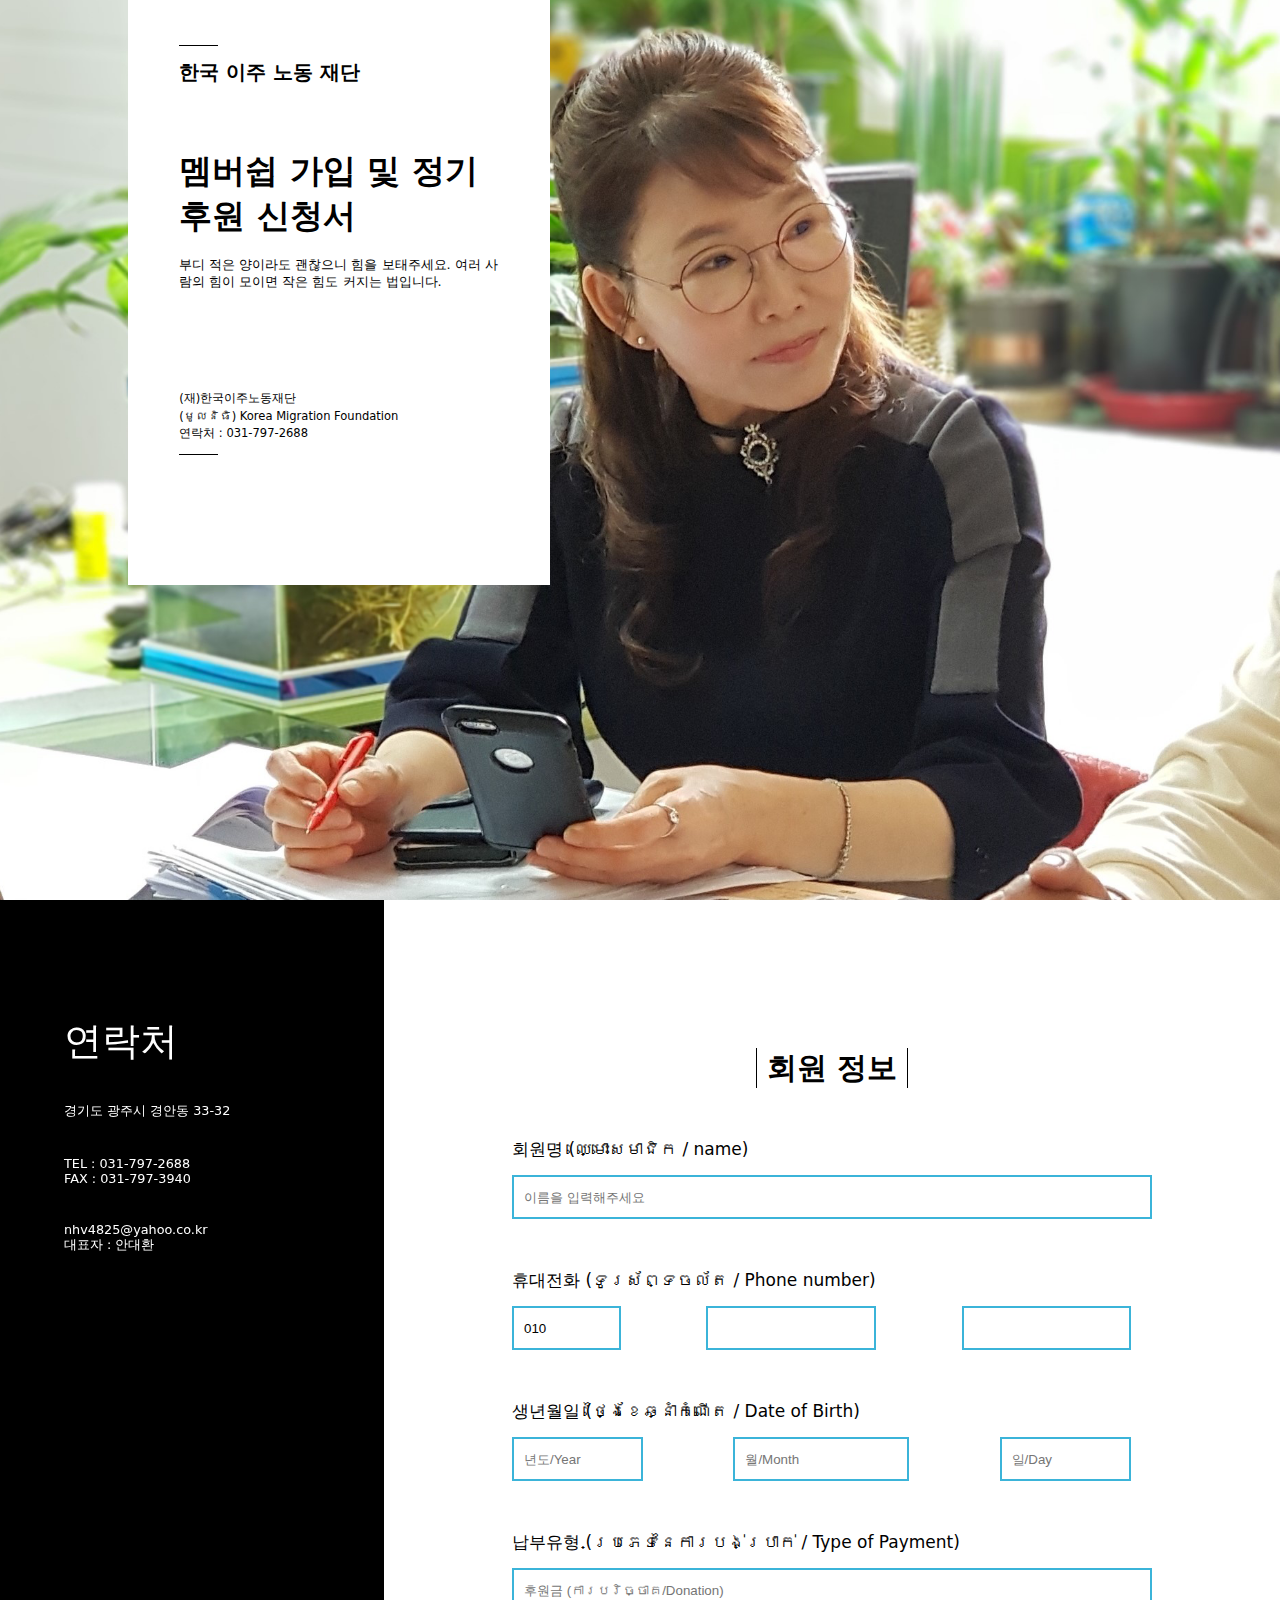
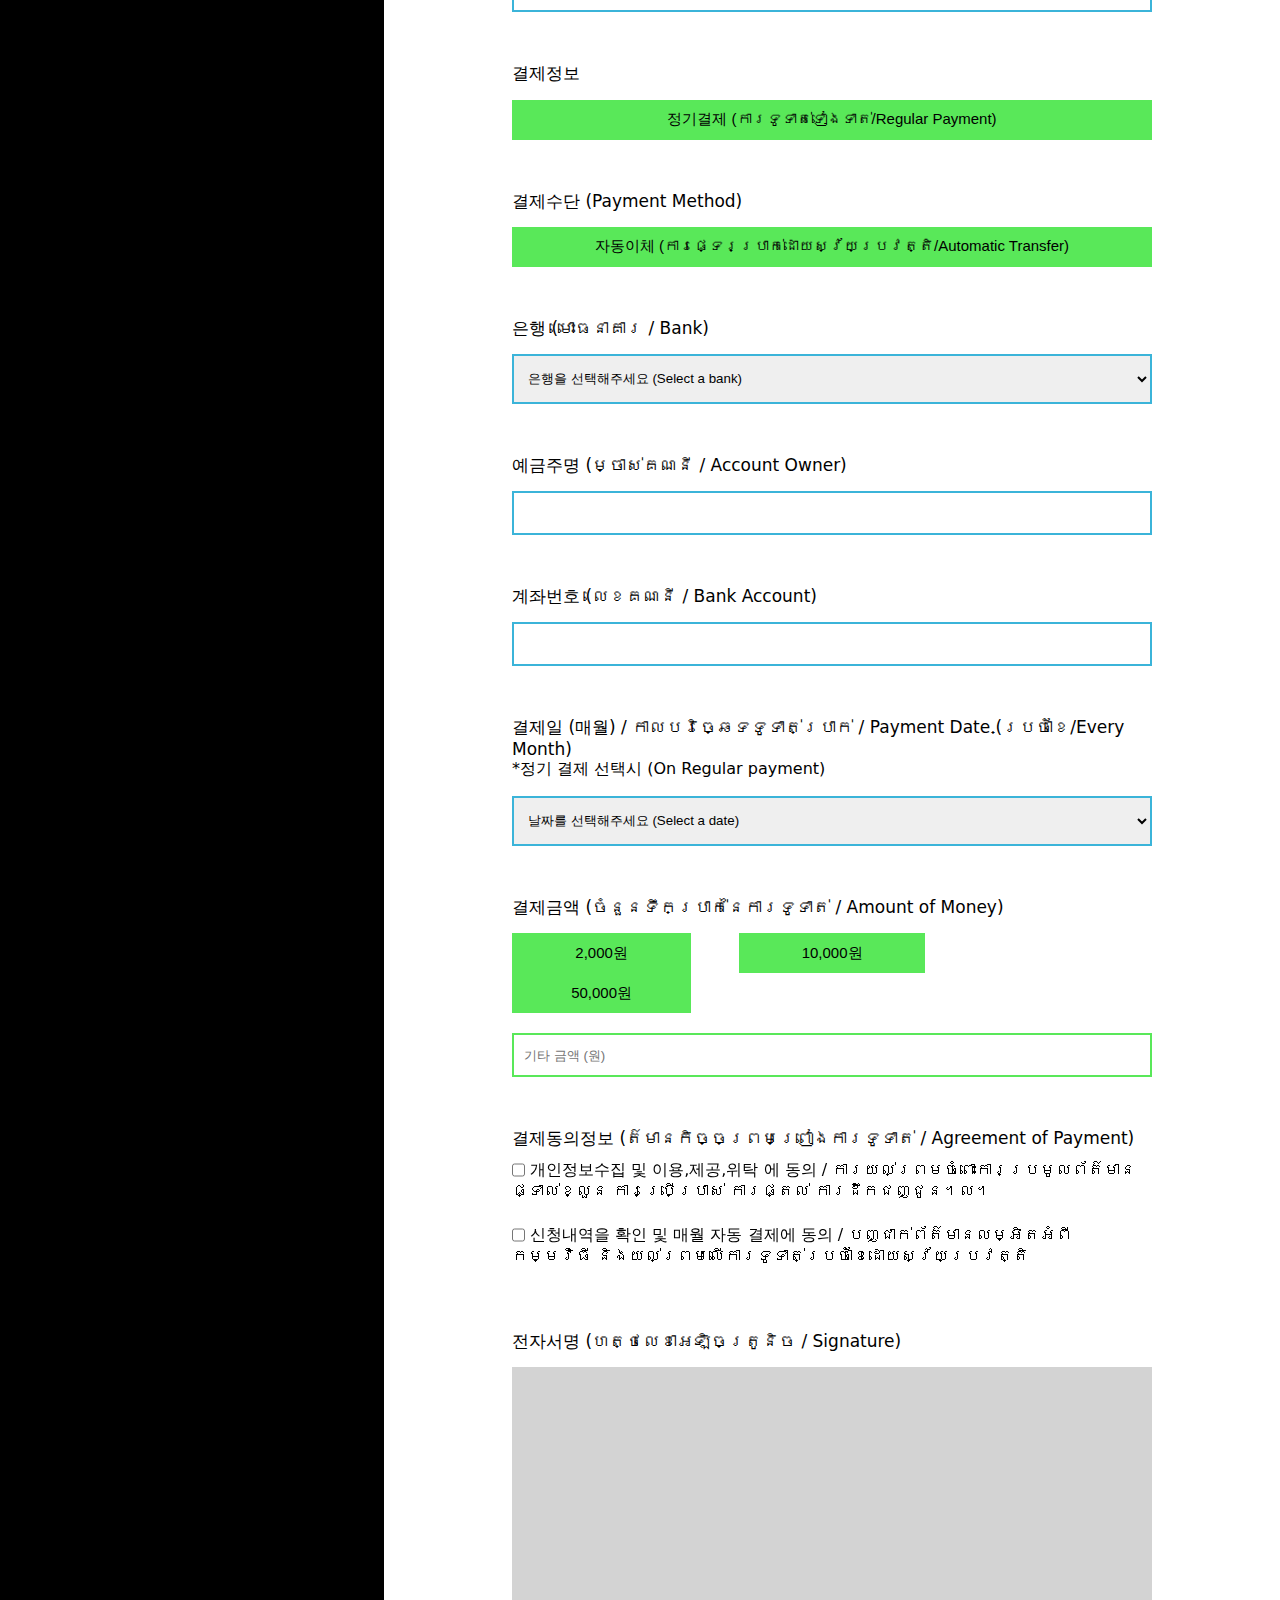
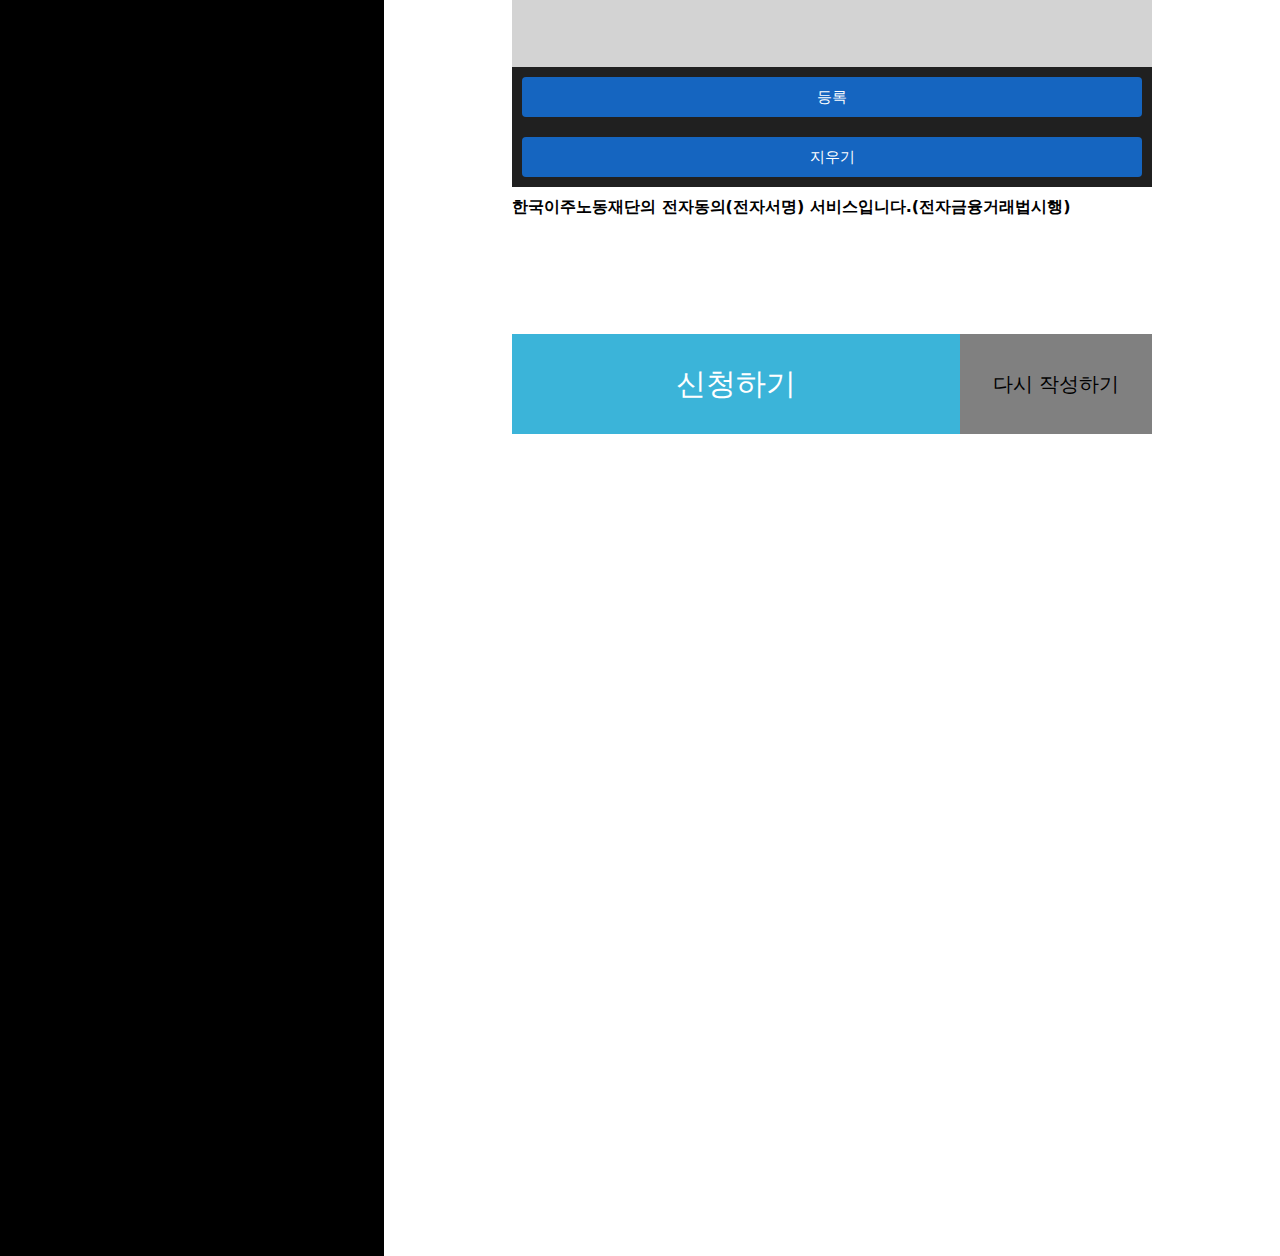
==== templates/index.html @ 3c783f43 "Add files via upload" ====
<!DOCTYPE html>
<html lang="en">
<head>
    <meta charset="UTF-8">
    <meta name="viewport" content="width=device-width, initial-scale=1.0">
    <link rel="stylesheet" href="../static/css/korea_migration_foundation_donation_style.css">
    <script src="https://ajax.googleapis.com/ajax/libs/jquery/3.6.0/jquery.min.js"></script>

    <title>Korea Migration Foundation Donation</title>
</head>
<body>
    <div id="background"></div>

    <div id="header_container">
        <header>
            <div id="deco1"></div>

            <div id="company_name">
                <h1>한국 이주 노동 재단</h1>
            </div>

            <div id="site_title">
                <h1>멤버쉽 가입 및 정기후원 신청서</h1>
            </div>

            <div id="site_title_subtext">
                <p>부디 적은 양이라도 괜찮으니 힘을 보태주세요. 여러 사람의 힘이 모이면 작은 힘도 커지는 법입니다.</p>
            </div>

            <div id="org_info">
                <p>
                    (재)한국이주노동재단
                    <br>
                    (មូលនិធិ) Korea Migration Foundation
                    <br>
                    연락처 : 031-797-2688
                </p>
            </div>

            <div id="deco2"></div>
        </header>
    </div>

    <section>
        <div class="sidebar">
            <div id="sticky_container">
                <h1>연락처</h1>

                <p>경기도 광주시 경안동 33-32</p>
                <p>
                    TEL : 031-797-2688
                    <br>
                    FAX : 031-797-3940
                </p>
                <p>
                    nhv4825@yahoo.co.kr
                    <br>
                    대표자 : 안대환
                </p>
            </div>
        </div>

        <form action="/" method="POST">

            <!-- Honeypot-->
            <input type="text" name="_honey" style="display: none;">

            <!-- Disable Captcha-->
            <input type="hidden" name="_captcha" value="false">

            <input type="hidden" name="_next" value="https://github.com/KOMF-Donations/KOMF_Donations/blob/main/success.html">

            <div id="form_title_container">
                <div id="deco3"></div>
                <h1 id="form_title">회원 정보</h1>
                <div id="deco4"></div>
            </div>

            <div class="form_block">
                <h2>회원명 (ឈ្មោះសមាជិក / name)</h2>
                <input name="name" placeholder="이름을 입력해주세요" style="width: calc(100% - 4px);">
            </div>

            <!--
            <div class="form_block">
                <h2>휴대전화 (ទូរស័ព្ទចល័ត)</h2>
                <input name="phone_num1" style="width: calc(28% - 4px - 10%); margin-right: calc(10% - 4.5px);">
                <input name="phone_num2" style="width: calc(36% - 4px - 5%); margin-right: calc(10% - 4.5px);">
                <input name="phone_num3" style="width: calc(36% - 4px - 5%);">
            </div>
            -->
<div class="form_block">
    <h2>휴대전화 (ទូរស័ព្ទចល័ត / Phone number)</h2>
    <input name="phone_num1" style="width: calc(25% - 4px - 8%); margin-right: calc(14% - 9px);" value="010">
    <input name="phone_num2" style="width: calc(33% - 4px - 6.5%); margin-right: calc(14% - 9px);">
    <input name="phone_num3" style="width: calc(33% - 4px - 6.5%);">
</div>

<div class="form_block">
    <h2>생년월일 (ថ្ងៃខែឆ្នាំកំណើត / Date of Birth)</h2>
    <input name="birth_year" placeholder="년도/Year" style="width: calc(27% - 4px - 6.5%); margin-right: calc(14% - 4.5px);">
    <input name="birth_month" placeholder="월/Month" style="width: calc(36% - 4px - 8.5%); margin-right: calc(14% - 4.5px);">
    <input name="birth_day" placeholder="일/Day" style="width: calc(27% - 4px - 6.5%);">
</div>
<!--            <div class="form_block">-->
<!--                <h2>주소 (address)</h2>-->
<!--                <input name="address" placeholder="주소를 입력해주세요" style="width: calc(100% - 4px);">-->
<!--            </div>-->
            <div class="form_block">
                <h2>납부유형 (ប្រភេទនៃការបង់ប្រាក់ / Type of Payment)</h2>
                <input name="payment_type" placeholder="후원금 (ការបរិច្ចាគ/Donation)" style="width: calc(100% - 4px);">
            </div>

            <div class="form_block">
                <h2>결제정보</h2>
                <button id="periodic_payment" type="button" class="keep_pressed">정기결제 (ការទូទាត់ទៀងទាត់/Regular Payment)</button>
            </div>
            <div class="form_block">
                <h2>결제수단 (Payment Method)</h2>
                <button id="payment_method" type="button" class="keep_pressed">자동이체 (ការផ្ទេរប្រាក់ដោយស្វ័យប្រវត្តិ/Automatic Transfer)</button>
            </div>

<!-- 납부기간 추가 자동이체후원신청서는 있는데 여기는 없어서 추가함 -->
<!--            <div class="form_block">-->
<!--                <h2>납부기간 (Payment Period)</h2>-->
<!--                <input name="Payment_yyyymmdd1" style="width: calc(28% - 4px - 10%); margin-right: calc(10% - 4.5px);" value="20230101";>-->
<!--                <input name="Payment_yyyymmdd2" style="width: calc(36% - 4px - 5%);">-->
<!--            </div>간-->



            <div class="form_block">
                <h2>은행 (មោះធនាគារ / Bank)</h2>
                <select name ="bank_name" id="bank" style="width: 100%;">
                    <option value="none" selected disabled hidden>은행을 선택해주세요 (Select a bank)</option>
                    <option value="KEB하나은행">KEB하나은행</option>
                    <option value="SC제일은행">SC제일은행</option>
                    <option value="국민은행">국민은행</option>
                    <option value="신한은행">신한은행</option>
                    <option value="외환은행">외환은행</option>
                    <option value="우리은행">우리은행</option>
                    <option value="한국시티은행">한국시티은행</option>
                    <option value="경남은행">경남은행</option>
                    <option value="광주은행">광주은행</option>
                    <option value="대구은행">대구은행</option>
                    <option value="부산은행">부산은행</option>
                    <option value="전북은행">전북은행</option>
                    <option value="제주은행">제주은행</option>
                    <option value="기업은행">기업은행</option>
                    <option value="농협">농협</option>
                    <option value="수협">수협</option>
                    <option value="신협">신협</option>
                    <option value="한국산업은행">한국산업은행</option>
                    <option value="우체국">우체국</option>
                    <option value="새마을금고">새마을금고</option>
<option value="토스뱅크">토스뱅크</option>
                    <option value="카카오뱅크">카카오뱅크</option>

                    <option value="케이뱅크">케이뱅크</option>

                </select>
            </div>

            <div class="form_block">
                <h2>예금주명 (ម្ចាស់គណនី / Account Owner)</h2>
                <input name="account_owner" style="width: calc(100% - 4px);">
            </div>

            <div class="form_block">
                <h2>계좌번호 (លេខគណនី / Bank Account)</h2>
                <input name="account_num" style="width: calc(100% - 4px);">
            </div>
            <div class="form_block">
                <h2 style="margin-bottom: 0;">결제일 (매월) / កាលបរិច្ឆេទទូទាត់ប្រាក់ / Payment Date (ប្រចាំខែ/Every Month)</h2>
                <p style="margin-top: 0; font-weight: 100; font-family: system-ui;">*정기 결제 선택시 (On Regular payment)</p>
                <select id="payment_date" style="width: 100%;" name ="payment_date">
                    <option value="none" selected disabled hidden class="select_default_option">날짜를 선택해주세요 (Select a date)</option>
                    <option value="1일">1일</option>
                    <option value="10일">10일</option>
                    <option value="25일">25일</option>
                </select>
            </div>
            <div class="form_block">
                <h2>결제금액 (ចំនួនទឹកប្រាក់នៃការទូទាត់ / Amount of Money)</h2>

              <button id="2k_won" type="button" class="keep_pressed" style="width: calc(33% - 5%); margin-right: calc(7.5% - 5px);"onclick="setCustomWonValue('2000')">2,000원</button>
                <button id="10k_won" type="button" class="keep_pressed" style="width: calc(34% - 5%); margin-right: calc(7.5% - 5px);"onclick="setCustomWonValue('10000')">10,000원</button>
                <button id="50k_won" type="button" class="keep_pressed" style="width: calc(33% - 5%);"onclick="setCustomWonValue('50000')">50,000원</button>

<input name="custom_won" id="custom_won_input" placeholder="기타 금액 (원)" style="width: calc(100% - 4px); margin-top: 20px; border-color: rgb(89, 232, 89);">
            </div>

            <div class="form_block">
                <h2 style="margin-bottom: 0;">결제동의정보 (ត៌មានកិច្ចព្រមព្រៀងការទូទាត់ / Agreement of Payment)</h2>
                <input type="checkbox" id="agreement1" value="결제동의정보1">
                <label for="agreement1"> 개인정보수집 및 이용,제공,위탁 에 동의 / ការយល់ព្រមចំពោះការប្រមូលព័ត៌មានផ្ទាល់ខ្លួន ការប្រើប្រាស់ ការផ្តល់ ការដឹកជញ្ជូន។ល។</label>
                <br>
                <input type="checkbox" id="agreement2" value="결제동의정보2">
                <label for="agreement2"> 신청내역을 확인 및 매월 자동 결제에 동의 / បញ្ជាក់ព័ត៌មានលម្អិតអំពីកម្មវិធី និងយល់ព្រមលើការទូទាត់ប្រចាំខែដោយស្វ័យប្រវត្តិ</label>
                <br>
            </div>

            <div class="form_block">
                <h2>전자서명 (ហត្ថលេខាអេឡិចត្រូនិច / Signature)</h2>
                <div id="drawing_area_container">
                    <div class="drawing_board">
                        <canvas id="drawing_board"></canvas>
                            <input type="hidden" id="imageData" name="imageData">

                    </div>
                    <div id="toolbar">
                        <button  type="button" id="submit_sign" >등록</button>

                        <button style=" margin-top:20px;" type="button" id="clear">지우기</button>
                    </div>
                </div>
                <p style="font-weight: bold; margin-top:130px;">한국이주노동재단의 전자동의(전자서명) 서비스입니다.(전자금융거래법시행)</p>
            </div>

            <br>
            <br>
            <br>
            <br>

            <div class="form_block">
                <button id="submit_button" type="submit">신청하기</button>
                <button id="reset_button" type="button">다시 작성하기</button>
            </div>
        </form>
    </section>
    <script>
            function setCustomWonValue(value) {
            console.log(value);
        document.getElementById('custom_won_input').value = value;
    }

    </script>
    <script>
    isSign = false;
        $("#submit_sign").on("click", function(){
    isSign = true;
    var dataURL = canvas.toDataURL("image/png");
    console.log(dataURL);
    alert("전자서명이 등록되었습니다.");
    $.ajax({
        type: "POST",
        url: "/save_image",
        data: {
            imageBase64: dataURL
        },
        success: function(response) {
            console.log("Image saved successfully");
        }
    });
});
    </script>
    <script src="../static/js/korea_migration_foundation_donation_script.js"></script>
<script>
</script>
</body>
</html>
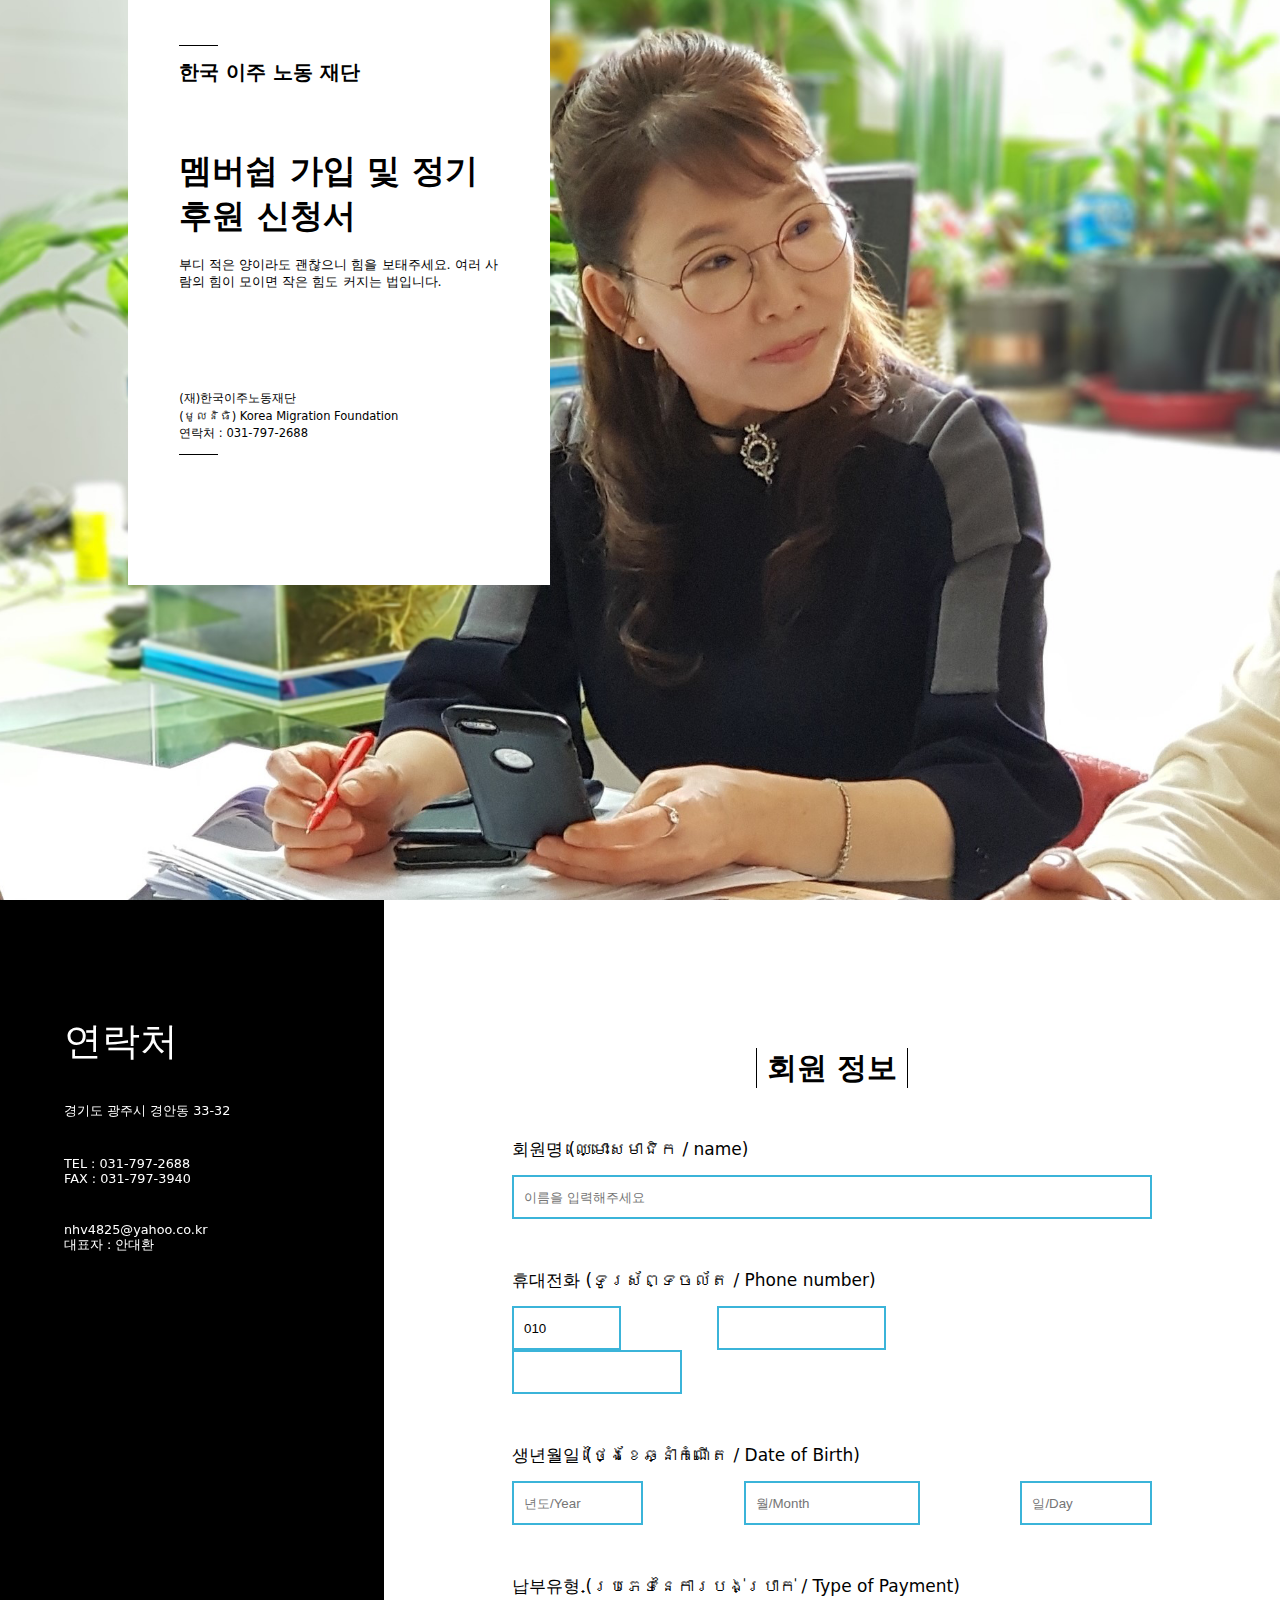
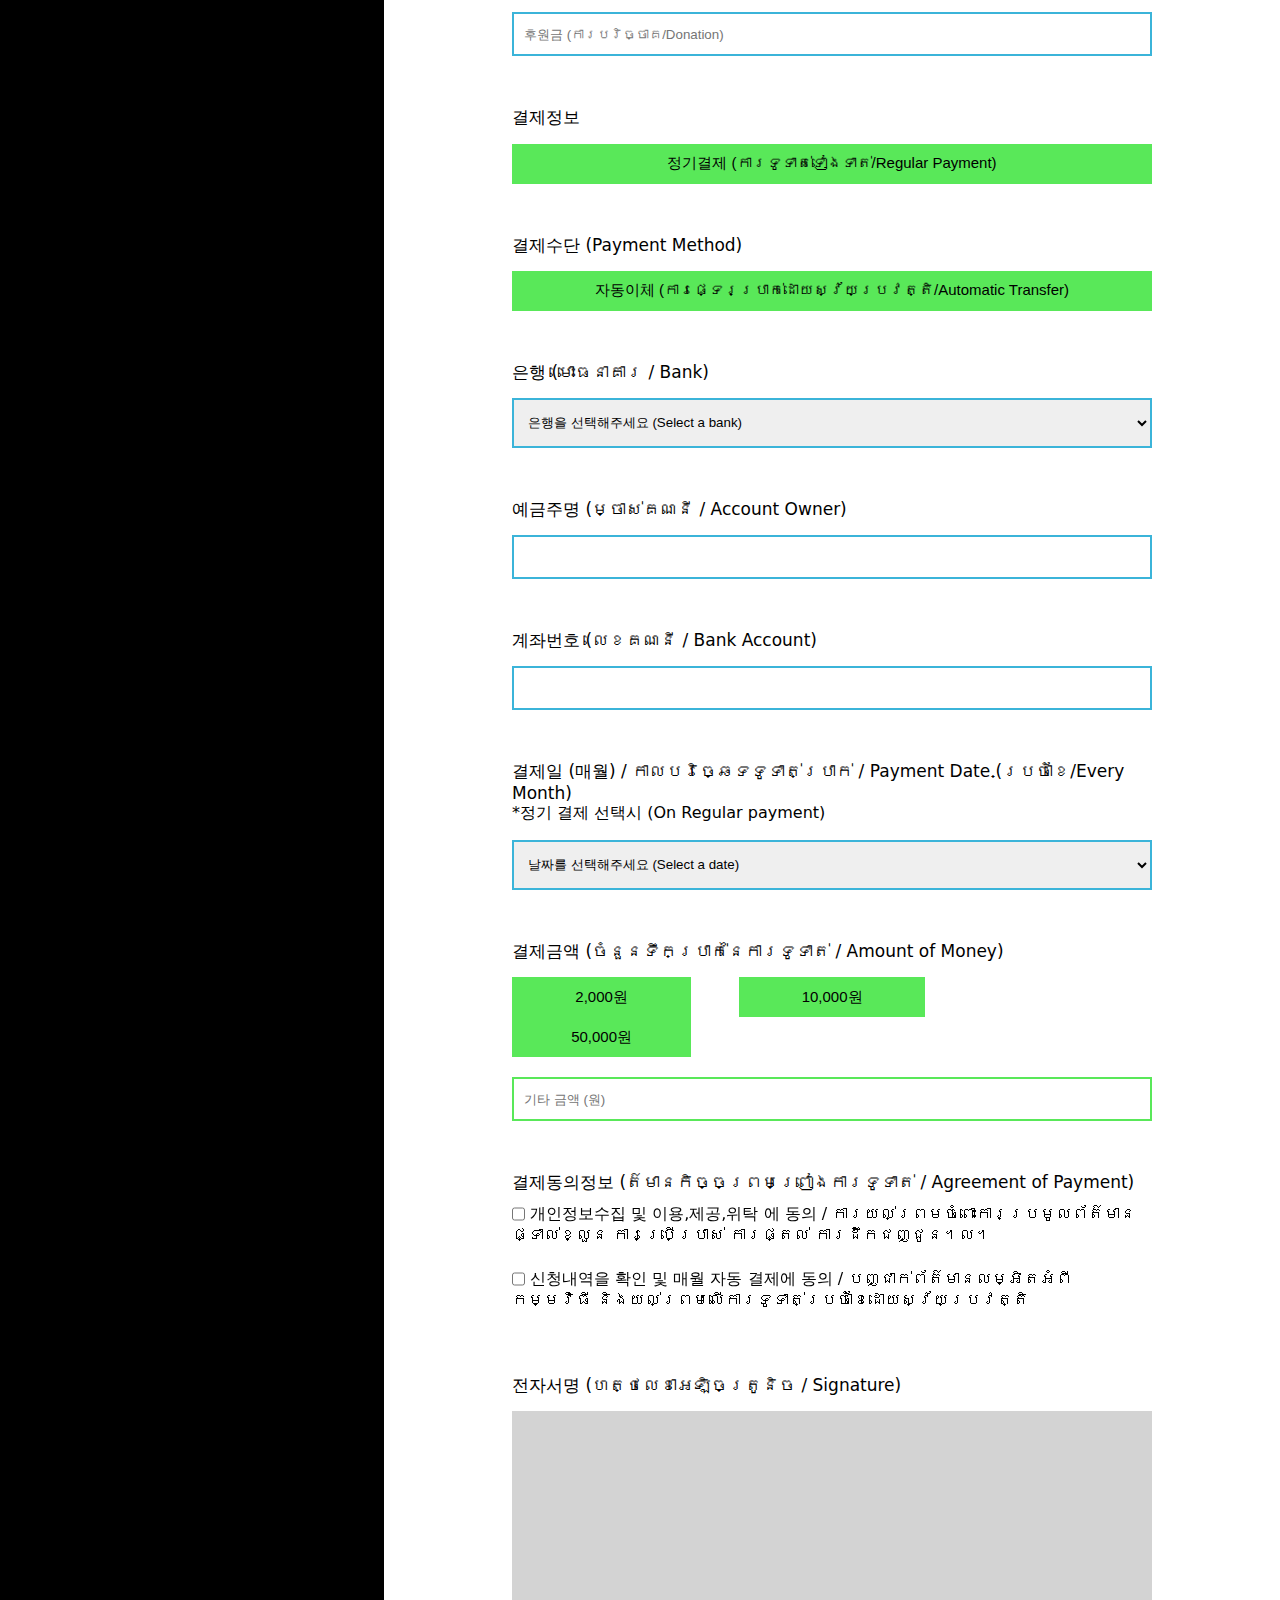
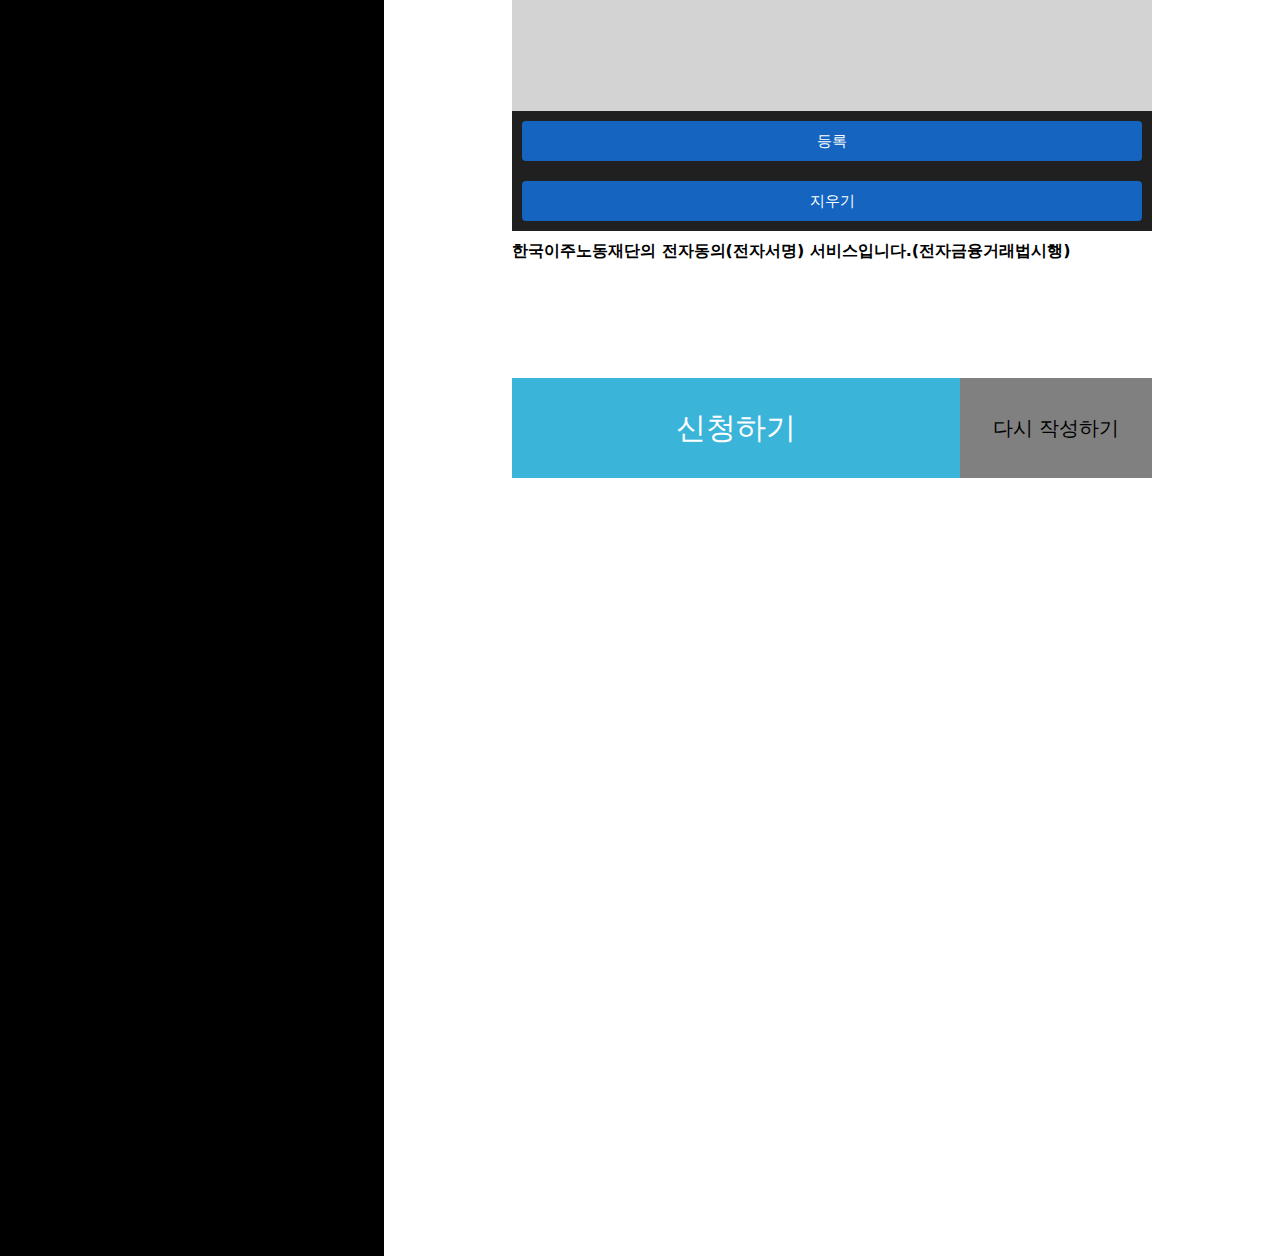
==== commit 56779595: "Add files via upload" ====
--- a/templates/index.html
+++ b/templates/index.html
@@ -91,15 +91,15 @@
             -->
 <div class="form_block">
     <h2>휴대전화 (ទូរស័ព្ទចល័ត / Phone number)</h2>
-    <input name="phone_num1" style="width: calc(25% - 4px - 8%); margin-right: calc(14% - 9px);" value="010">
-    <input name="phone_num2" style="width: calc(33% - 4px - 6.5%); margin-right: calc(14% - 9px);">
+    <input name="phone_num1" style="width: calc(25% - 4px - 8%); margin-right: calc(15% - 5px);" value="010">
+    <input name="phone_num2" style="width: calc(33% - 4px - 6.5%); margin-right: calc(15% - 5px);">
     <input name="phone_num3" style="width: calc(33% - 4px - 6.5%);">
 </div>
 
 <div class="form_block">
     <h2>생년월일 (ថ្ងៃខែឆ្នាំកំណើត / Date of Birth)</h2>
-    <input name="birth_year" placeholder="년도/Year" style="width: calc(27% - 4px - 6.5%); margin-right: calc(14% - 4.5px);">
-    <input name="birth_month" placeholder="월/Month" style="width: calc(36% - 4px - 8.5%); margin-right: calc(14% - 4.5px);">
+    <input name="birth_year" placeholder="년도/Year" style="width: calc(27% - 4px - 6.5%); margin-right: calc(15% - 0.5px);">
+    <input name="birth_month" placeholder="월/Month" style="width: calc(36% - 4px - 8.5%); margin-right: calc(15% - 0.5px);">
     <input name="birth_day" placeholder="일/Day" style="width: calc(27% - 4px - 6.5%);">
 </div>
 <!--            <div class="form_block">-->
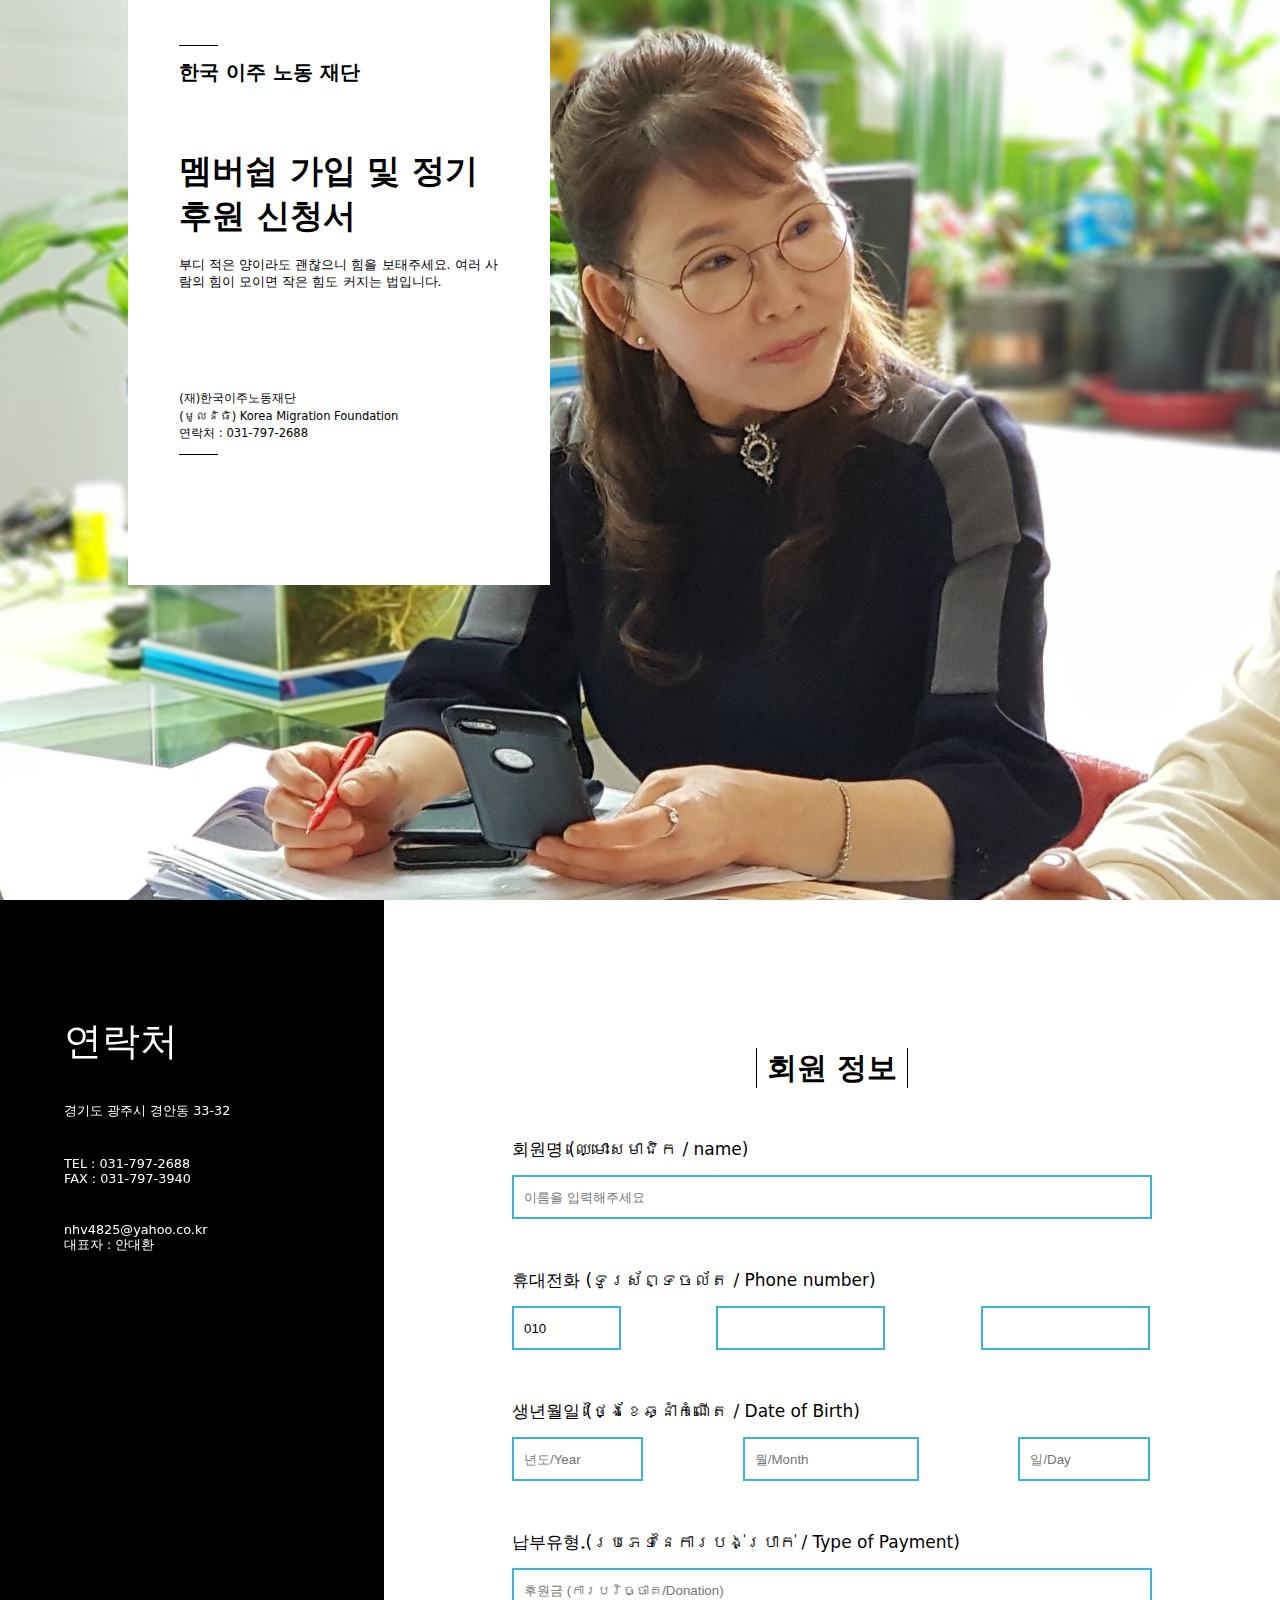
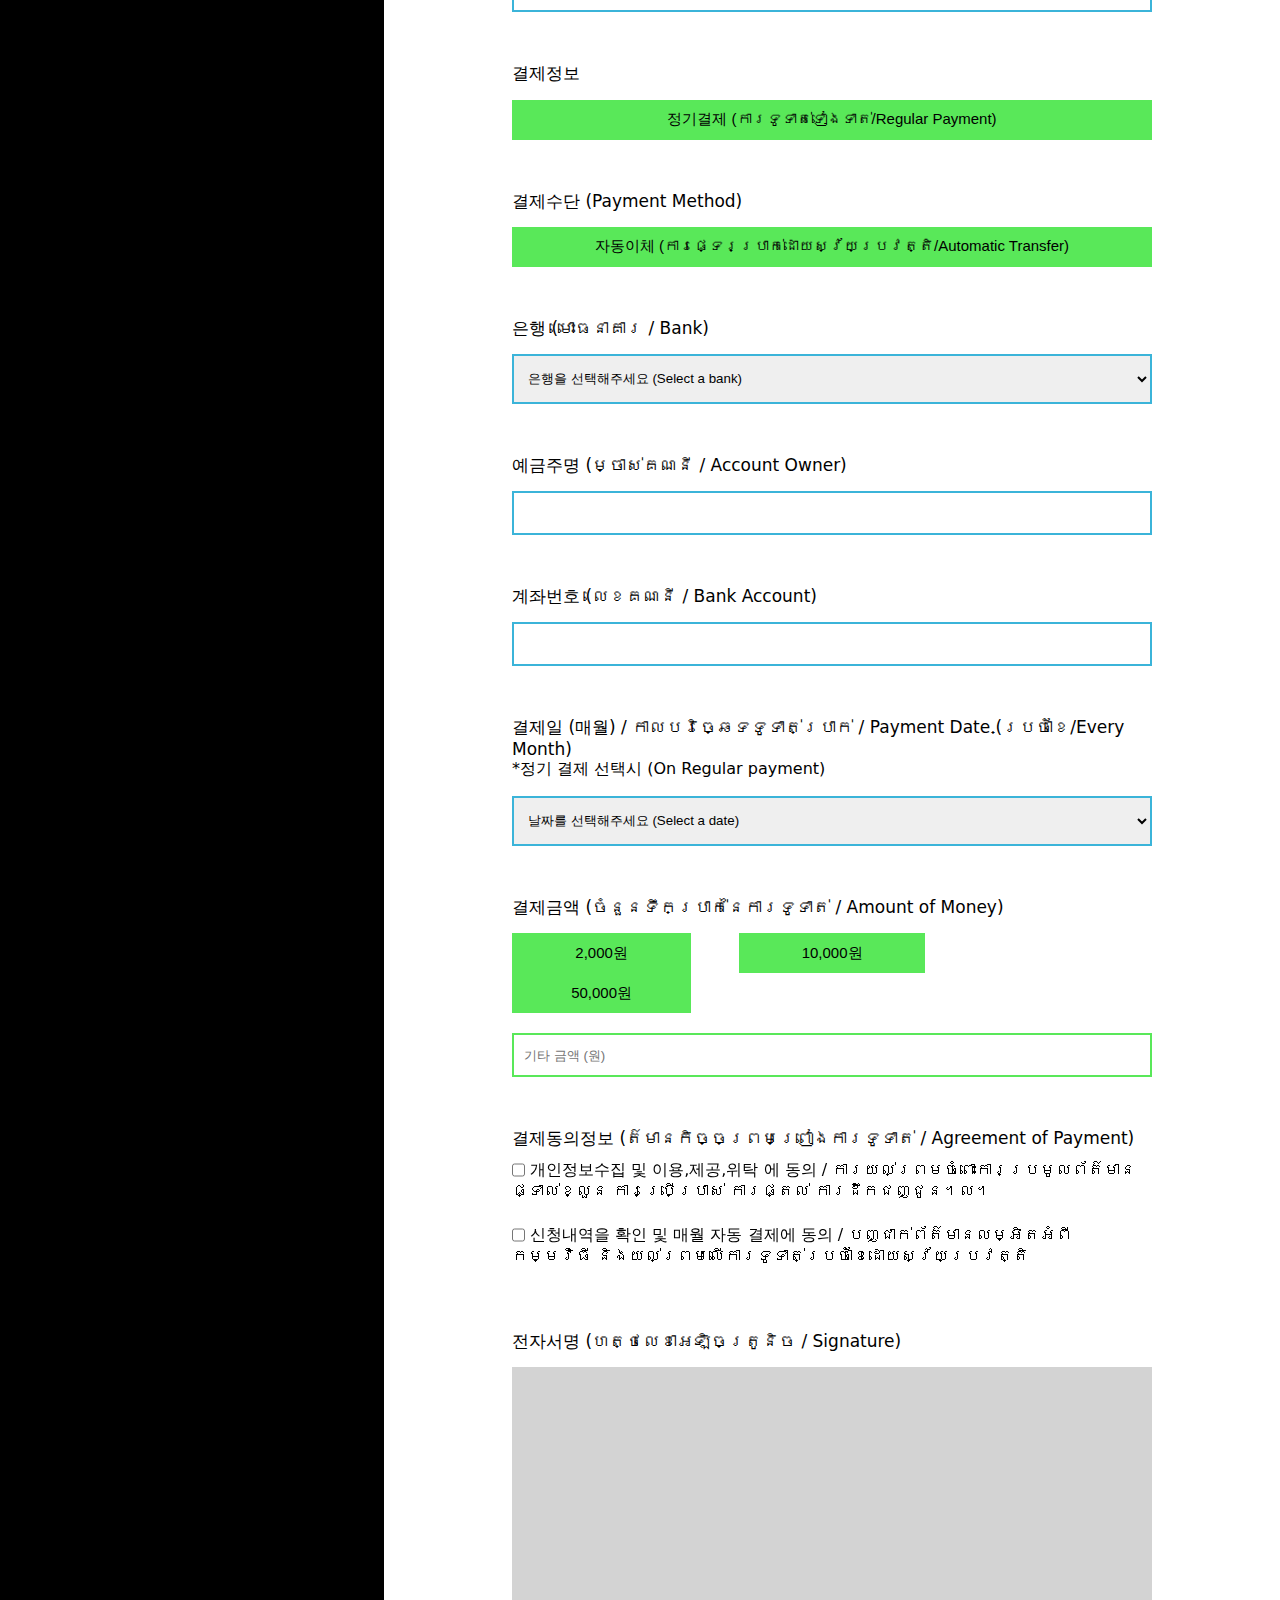
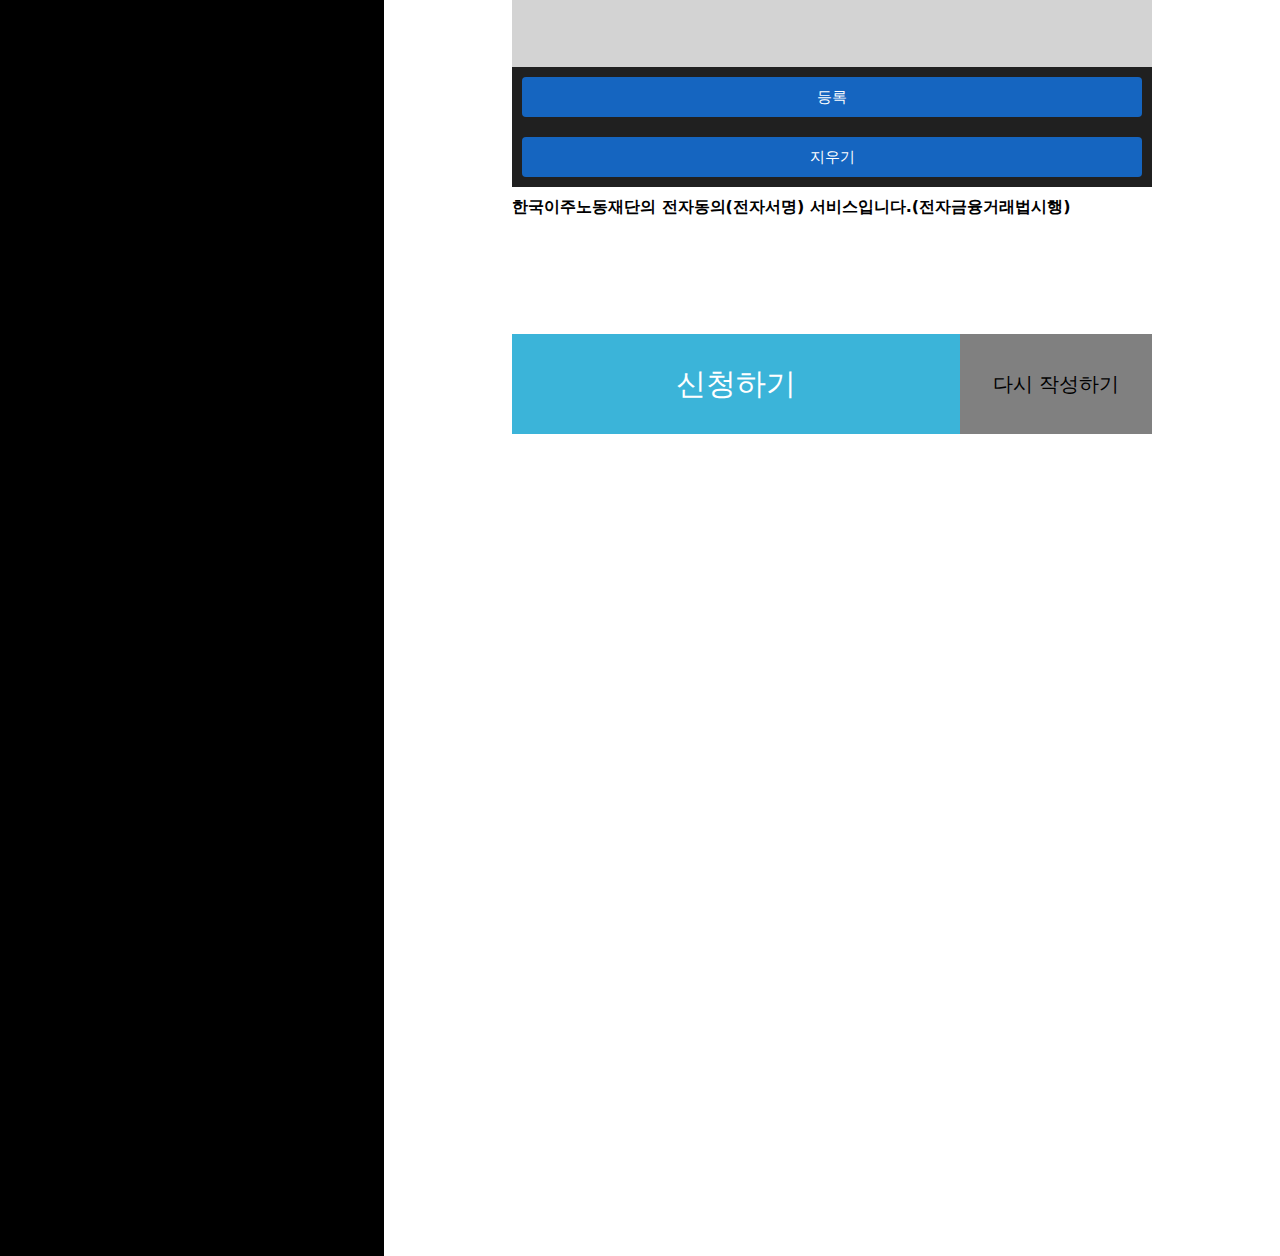
==== commit 210e1a8e: "Add files via upload" ====
--- a/templates/index.html
+++ b/templates/index.html
@@ -91,15 +91,15 @@
             -->
 <div class="form_block">
     <h2>휴대전화 (ទូរស័ព្ទចល័ត / Phone number)</h2>
-    <input name="phone_num1" style="width: calc(25% - 4px - 8%); margin-right: calc(15% - 5px);" value="010">
-    <input name="phone_num2" style="width: calc(33% - 4px - 6.5%); margin-right: calc(15% - 5px);">
+    <input name="phone_num1" style="width: calc(25% - 4px - 8%); margin-right: calc(15% - 6px);" value="010">
+    <input name="phone_num2" style="width: calc(33% - 4px - 6.5%); margin-right: calc(15% - 6px);">
     <input name="phone_num3" style="width: calc(33% - 4px - 6.5%);">
 </div>
 
 <div class="form_block">
     <h2>생년월일 (ថ្ងៃខែឆ្នាំកំណើត / Date of Birth)</h2>
-    <input name="birth_year" placeholder="년도/Year" style="width: calc(27% - 4px - 6.5%); margin-right: calc(15% - 0.5px);">
-    <input name="birth_month" placeholder="월/Month" style="width: calc(36% - 4px - 8.5%); margin-right: calc(15% - 0.5px);">
+    <input name="birth_year" placeholder="년도/Year" style="width: calc(27% - 4px - 6.5%); margin-right: calc(15% - 1.5px);">
+    <input name="birth_month" placeholder="월/Month" style="width: calc(36% - 4px - 8.5%); margin-right: calc(15% - 1.5px);">
     <input name="birth_day" placeholder="일/Day" style="width: calc(27% - 4px - 6.5%);">
 </div>
 <!--            <div class="form_block">-->
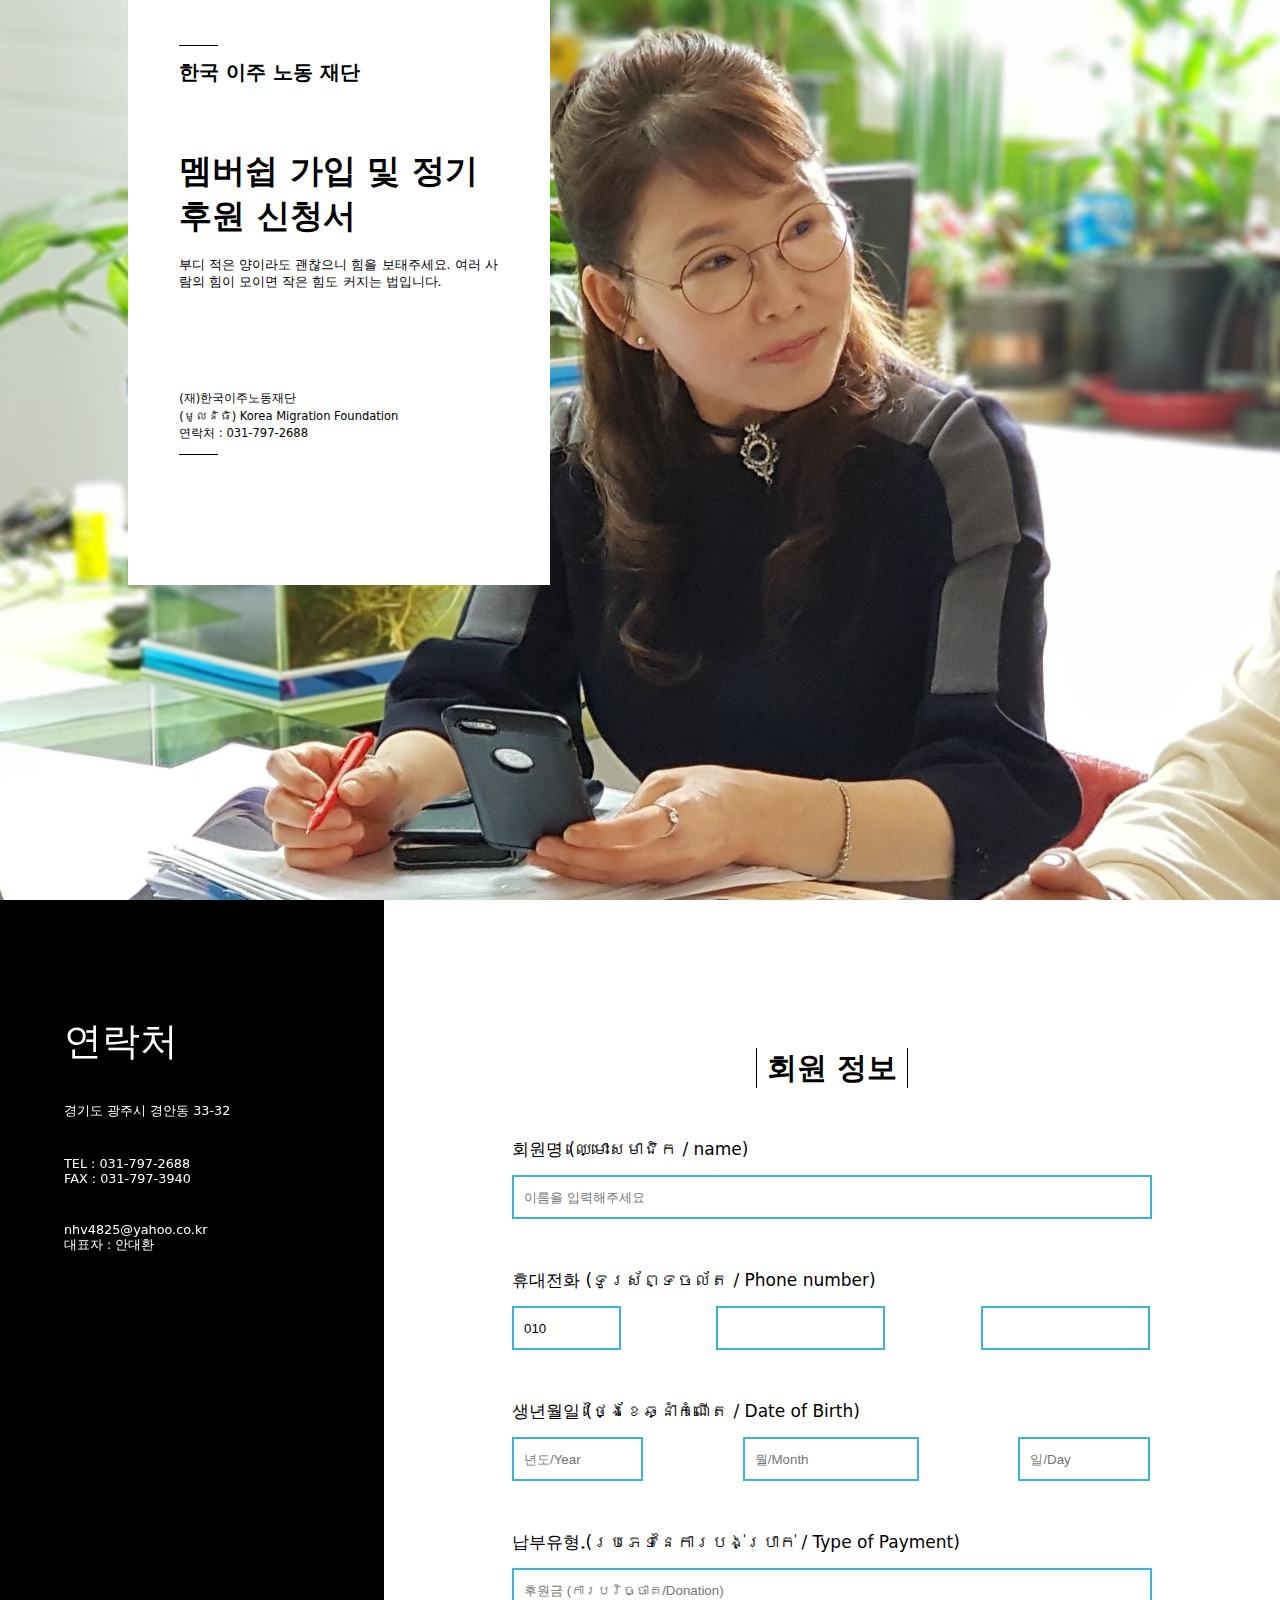
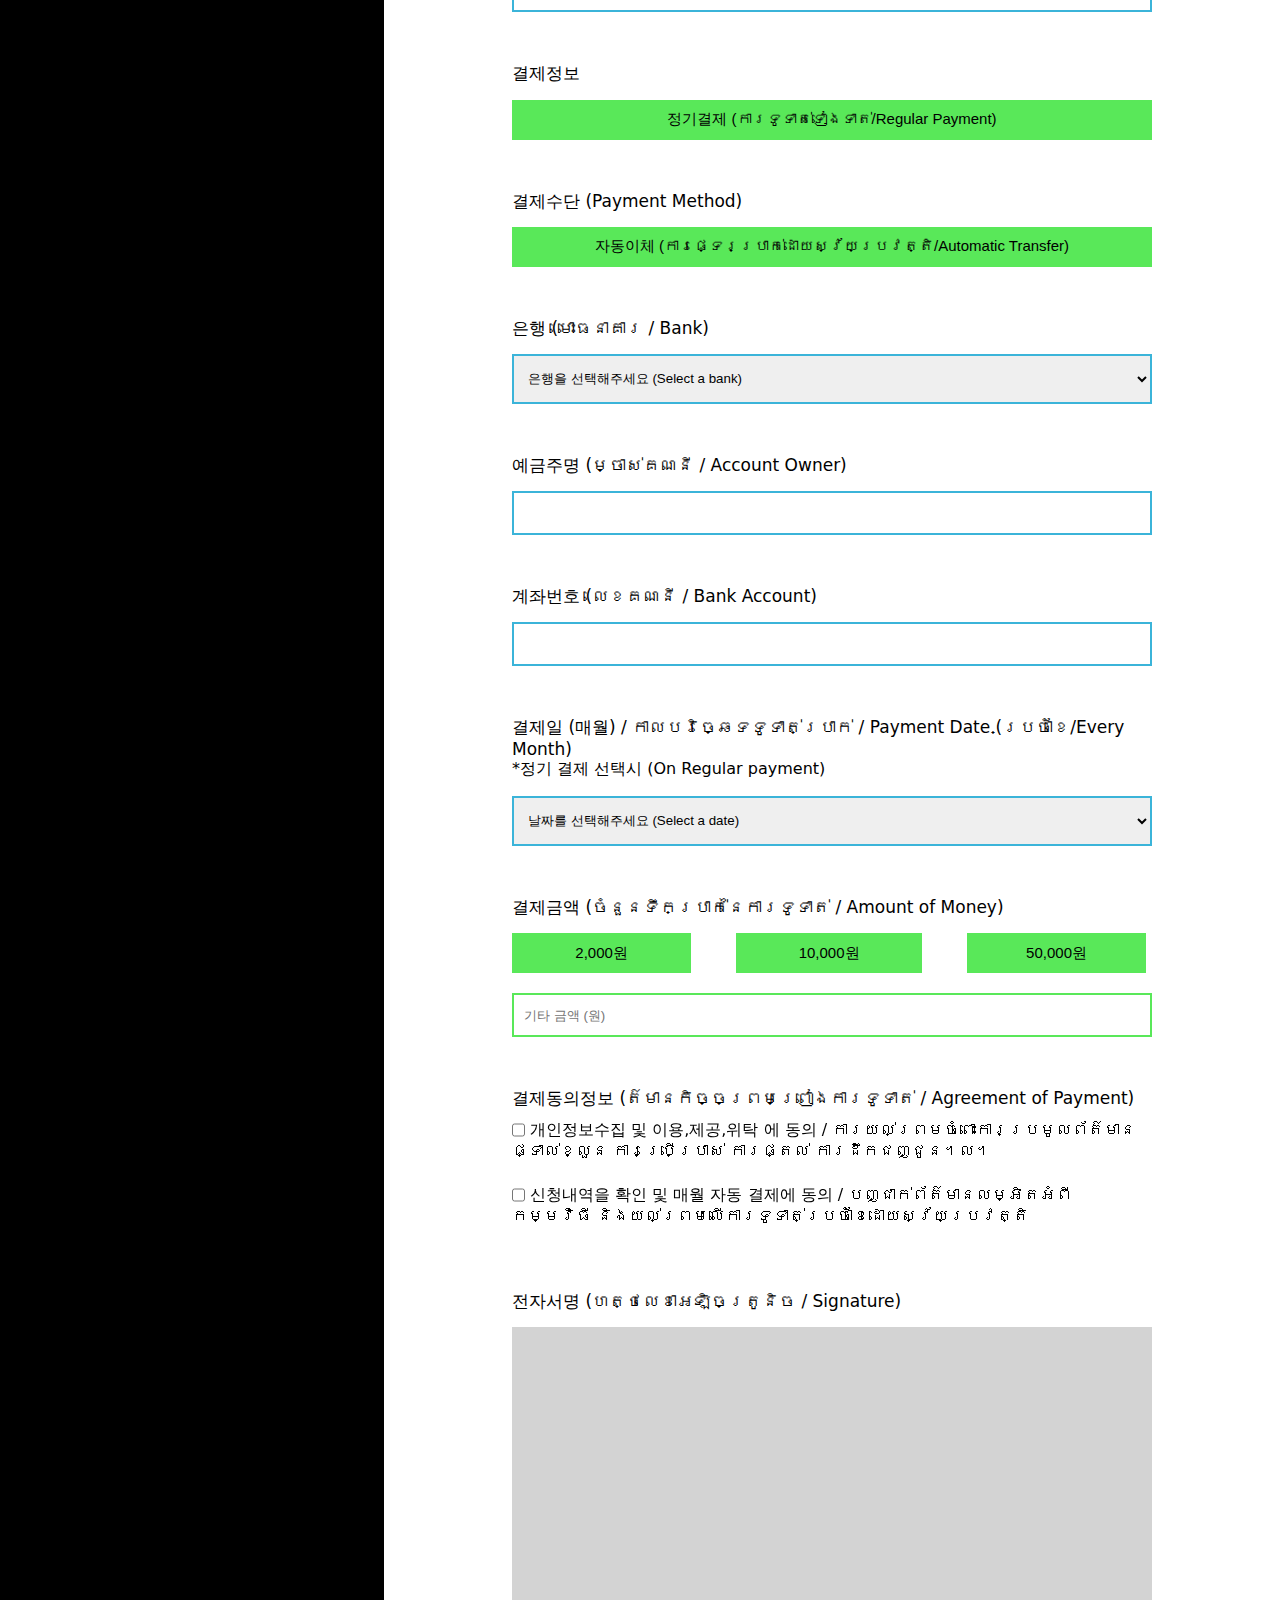
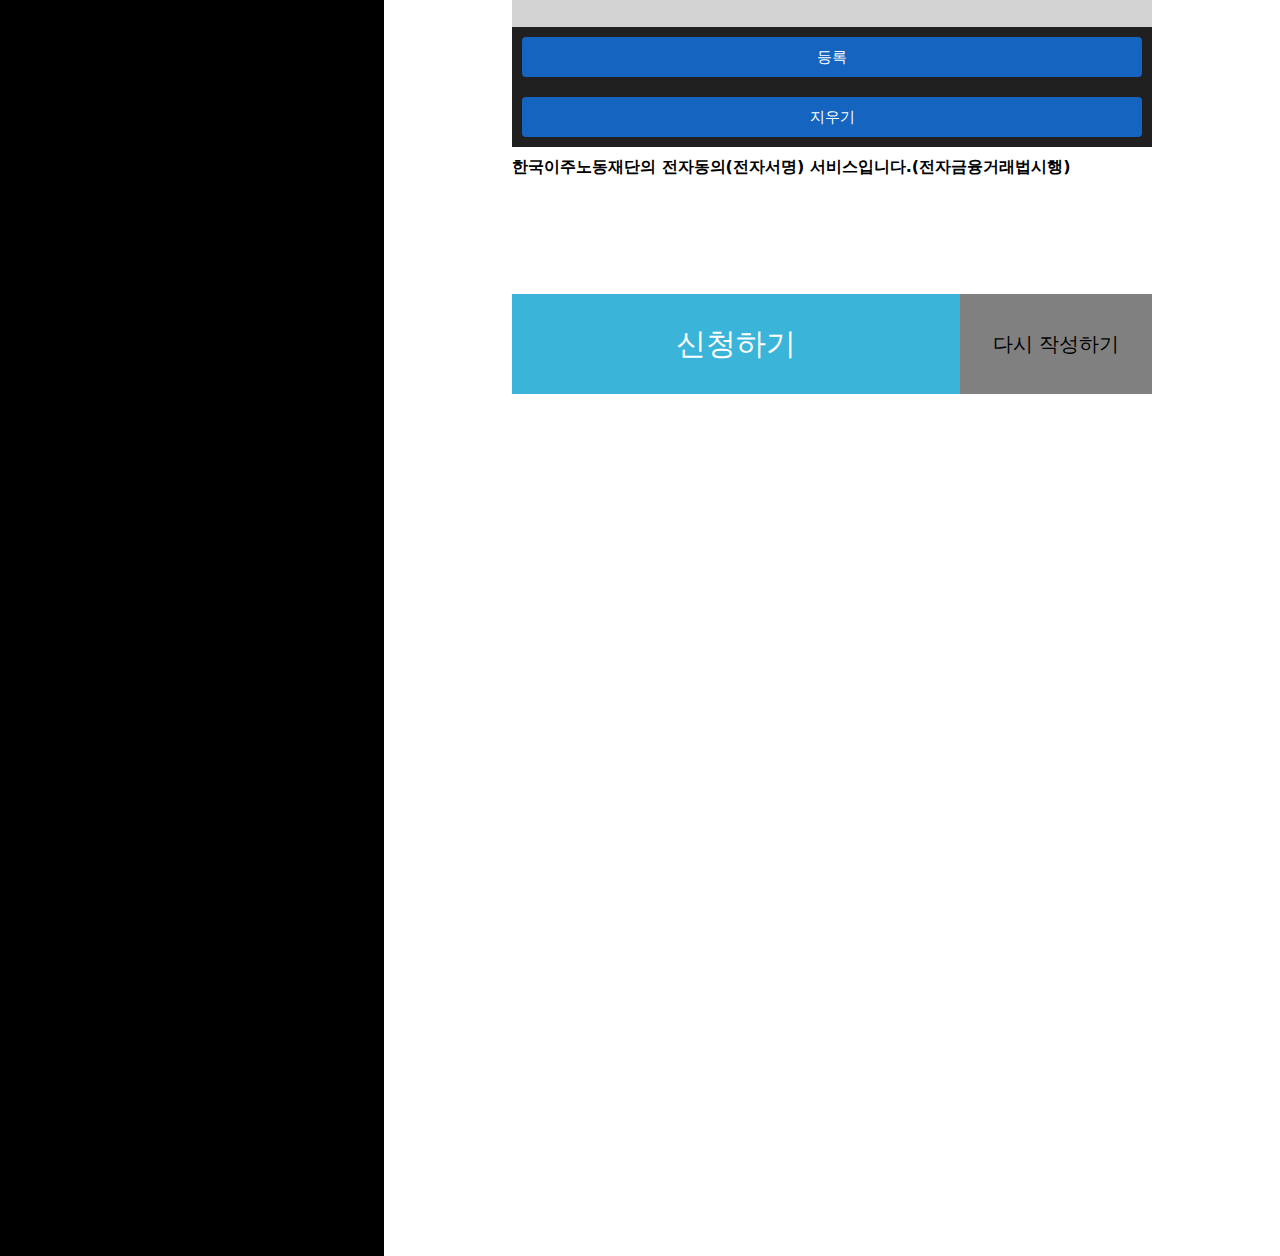
==== commit 75082577: "Add files via upload" ====
--- a/templates/index.html
+++ b/templates/index.html
@@ -183,8 +183,8 @@
             <div class="form_block">
                 <h2>결제금액 (ចំនួនទឹកប្រាក់នៃការទូទាត់ / Amount of Money)</h2>
 
-              <button id="2k_won" type="button" class="keep_pressed" style="width: calc(33% - 5%); margin-right: calc(7.5% - 5px);"onclick="setCustomWonValue('2000')">2,000원</button>
-                <button id="10k_won" type="button" class="keep_pressed" style="width: calc(34% - 5%); margin-right: calc(7.5% - 5px);"onclick="setCustomWonValue('10000')">10,000원</button>
+              <button id="2k_won" type="button" class="keep_pressed" style="width: calc(33% - 5%); margin-right: calc(7.5% - 8px);"onclick="setCustomWonValue('2000')">2,000원</button>
+                <button id="10k_won" type="button" class="keep_pressed" style="width: calc(34% - 5%); margin-right: calc(7.5% - 8px);"onclick="setCustomWonValue('10000')">10,000원</button>
                 <button id="50k_won" type="button" class="keep_pressed" style="width: calc(33% - 5%);"onclick="setCustomWonValue('50000')">50,000원</button>
 
 <input name="custom_won" id="custom_won_input" placeholder="기타 금액 (원)" style="width: calc(100% - 4px); margin-top: 20px; border-color: rgb(89, 232, 89);">
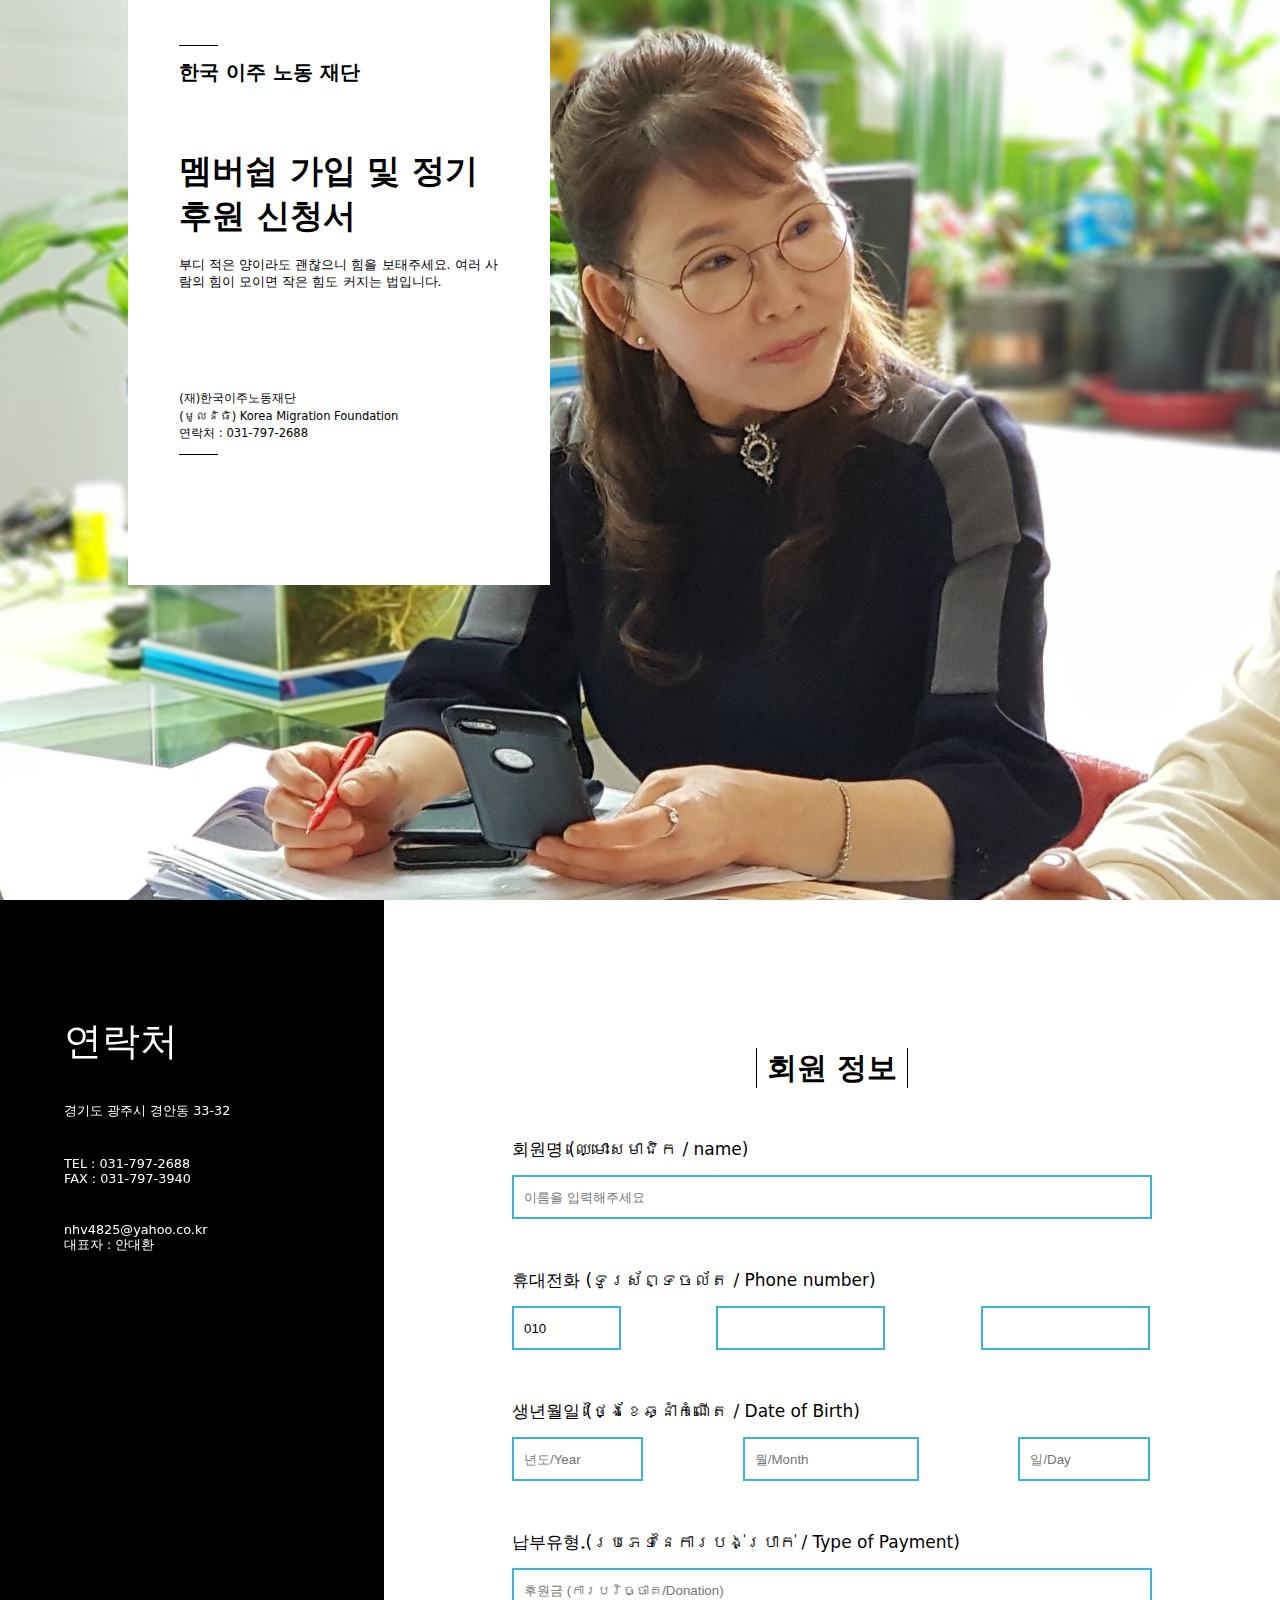
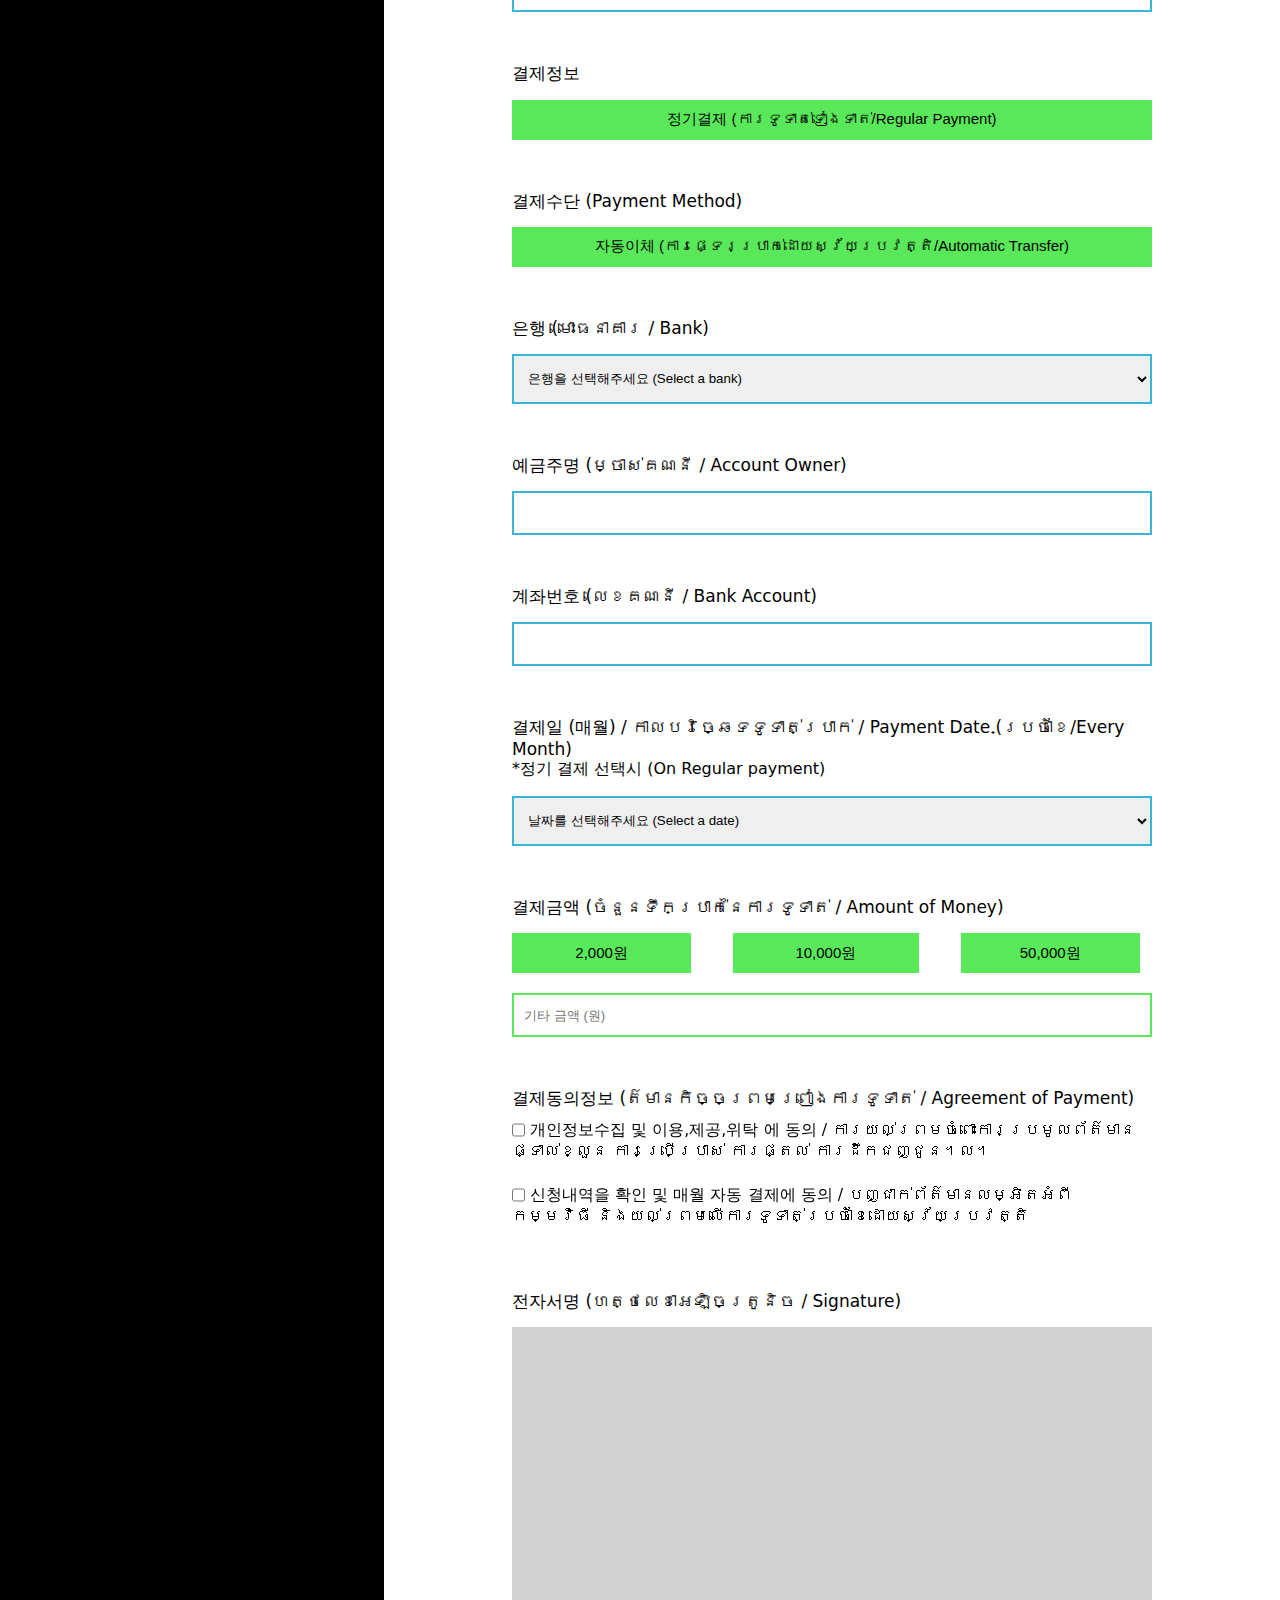
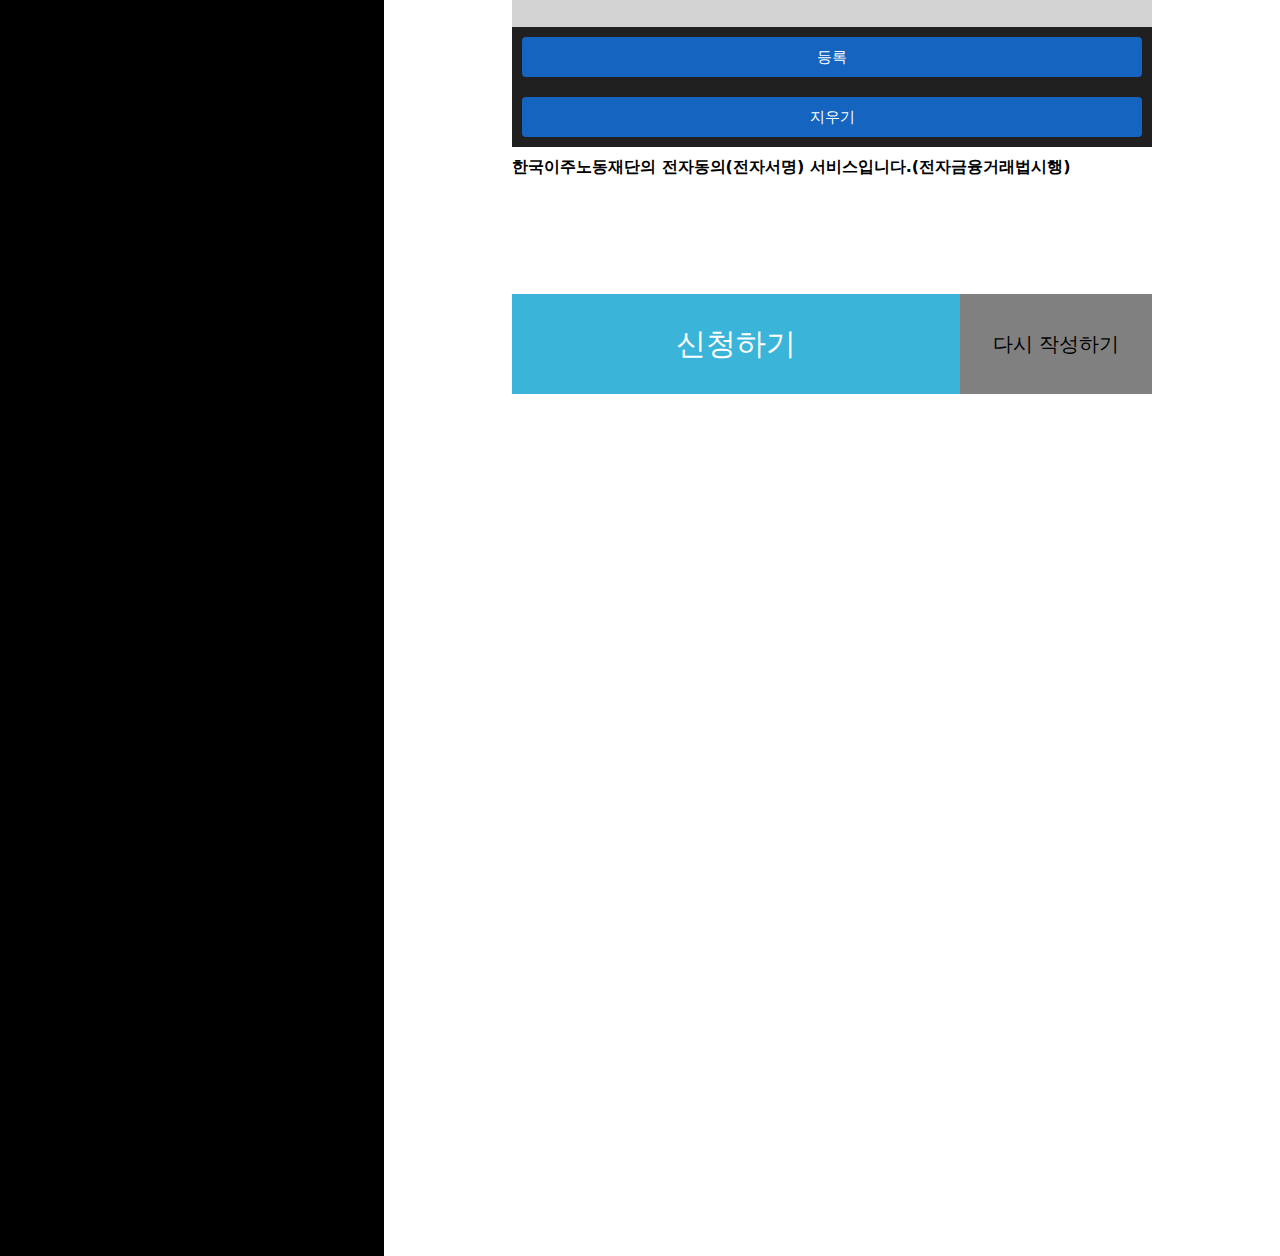
==== commit 9f62601c: "Add files via upload" ====
--- a/templates/index.html
+++ b/templates/index.html
@@ -183,8 +183,8 @@
             <div class="form_block">
                 <h2>결제금액 (ចំនួនទឹកប្រាក់នៃការទូទាត់ / Amount of Money)</h2>
 
-              <button id="2k_won" type="button" class="keep_pressed" style="width: calc(33% - 5%); margin-right: calc(7.5% - 8px);"onclick="setCustomWonValue('2000')">2,000원</button>
-                <button id="10k_won" type="button" class="keep_pressed" style="width: calc(34% - 5%); margin-right: calc(7.5% - 8px);"onclick="setCustomWonValue('10000')">10,000원</button>
+              <button id="2k_won" type="button" class="keep_pressed" style="width: calc(33% - 5%); margin-right: calc(7% - 8px);"onclick="setCustomWonValue('2000')">2,000원</button>
+                <button id="10k_won" type="button" class="keep_pressed" style="width: calc(34% - 5%); margin-right: calc(7% - 8px);"onclick="setCustomWonValue('10000')">10,000원</button>
                 <button id="50k_won" type="button" class="keep_pressed" style="width: calc(33% - 5%);"onclick="setCustomWonValue('50000')">50,000원</button>
 
 <input name="custom_won" id="custom_won_input" placeholder="기타 금액 (원)" style="width: calc(100% - 4px); margin-top: 20px; border-color: rgb(89, 232, 89);">
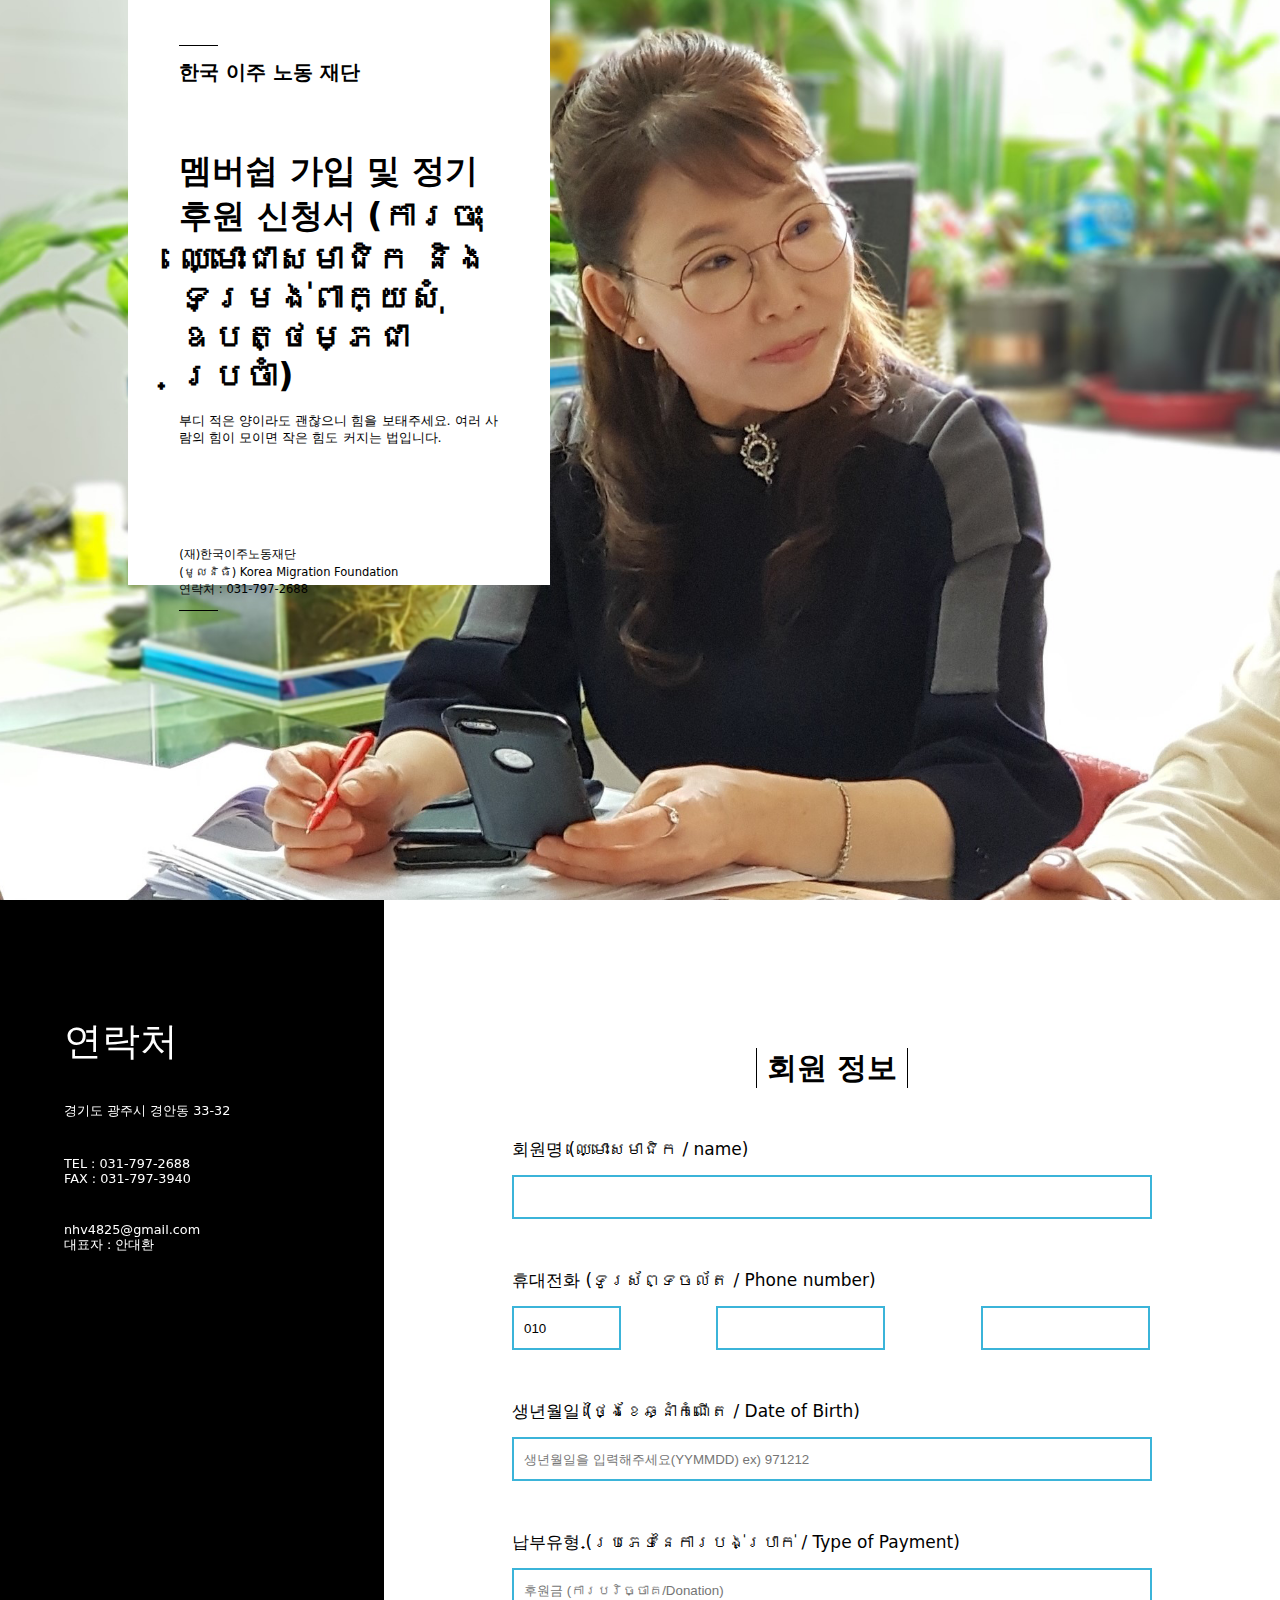
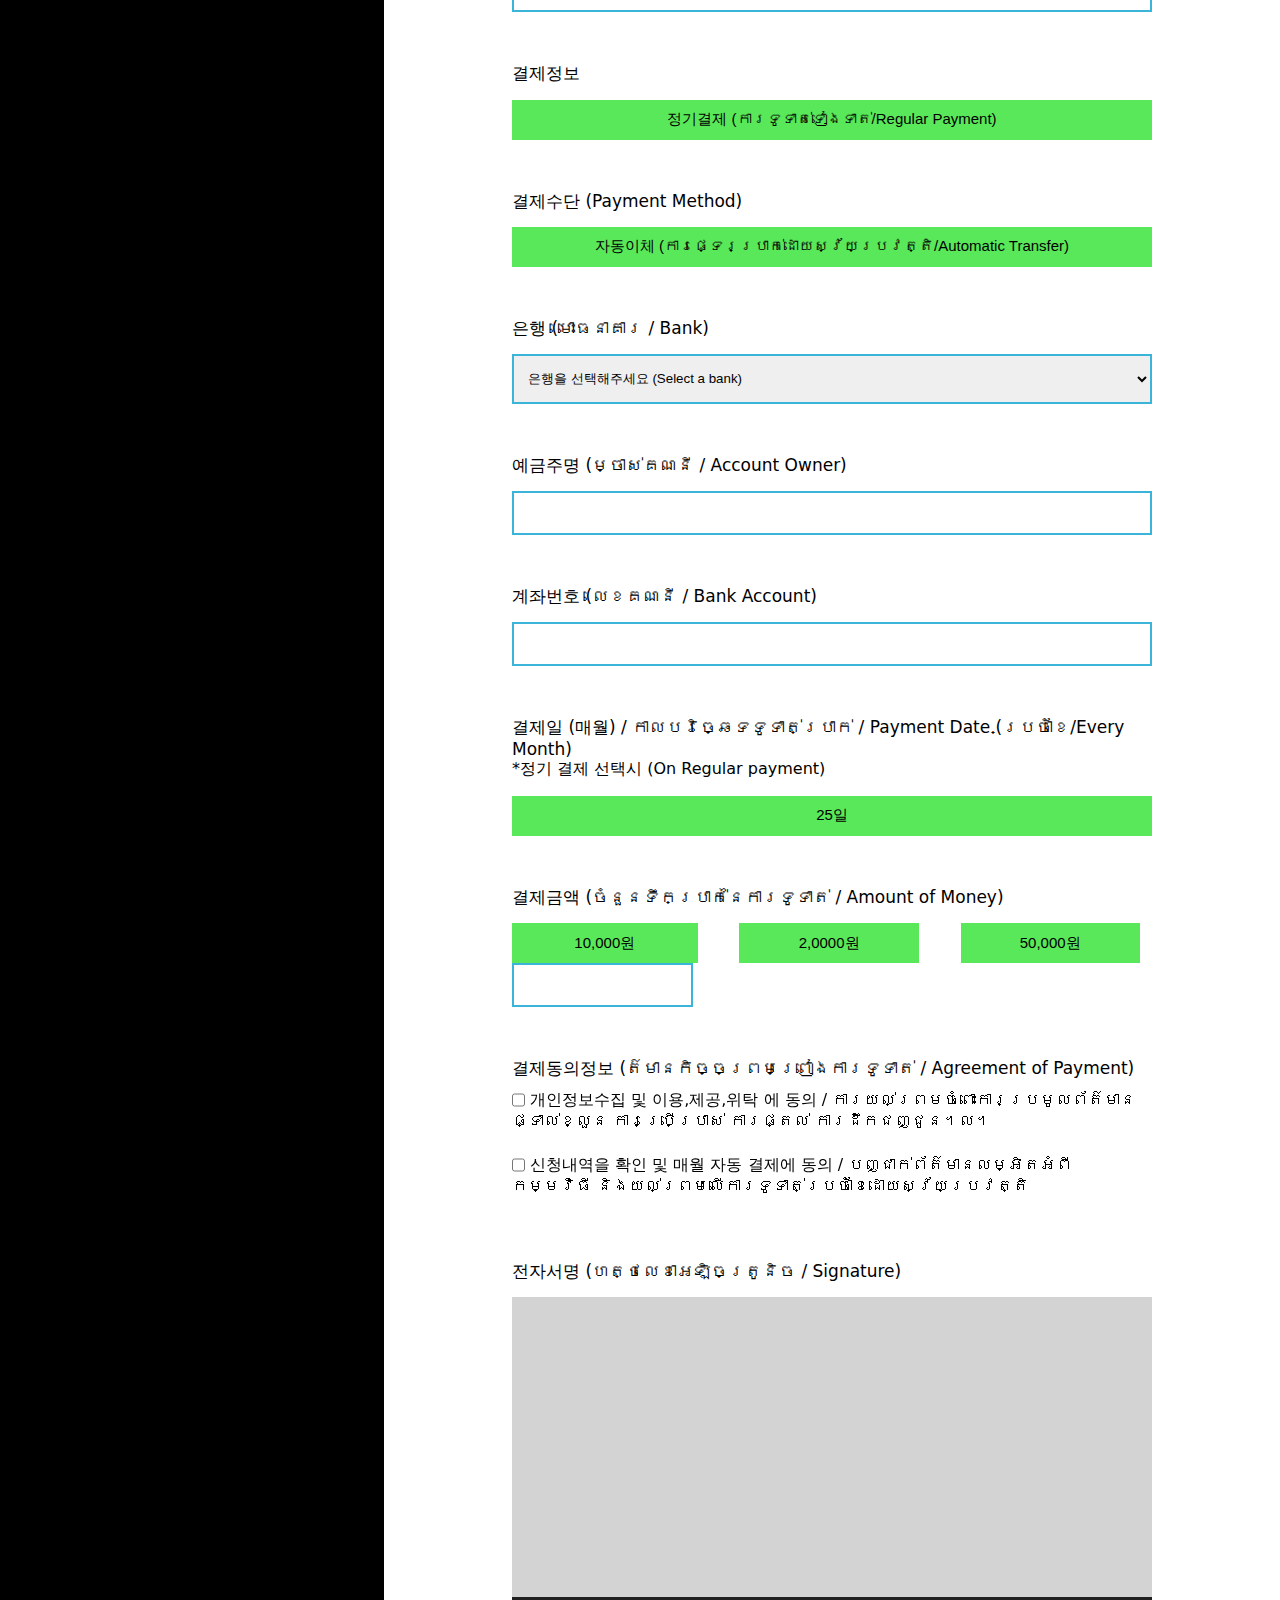
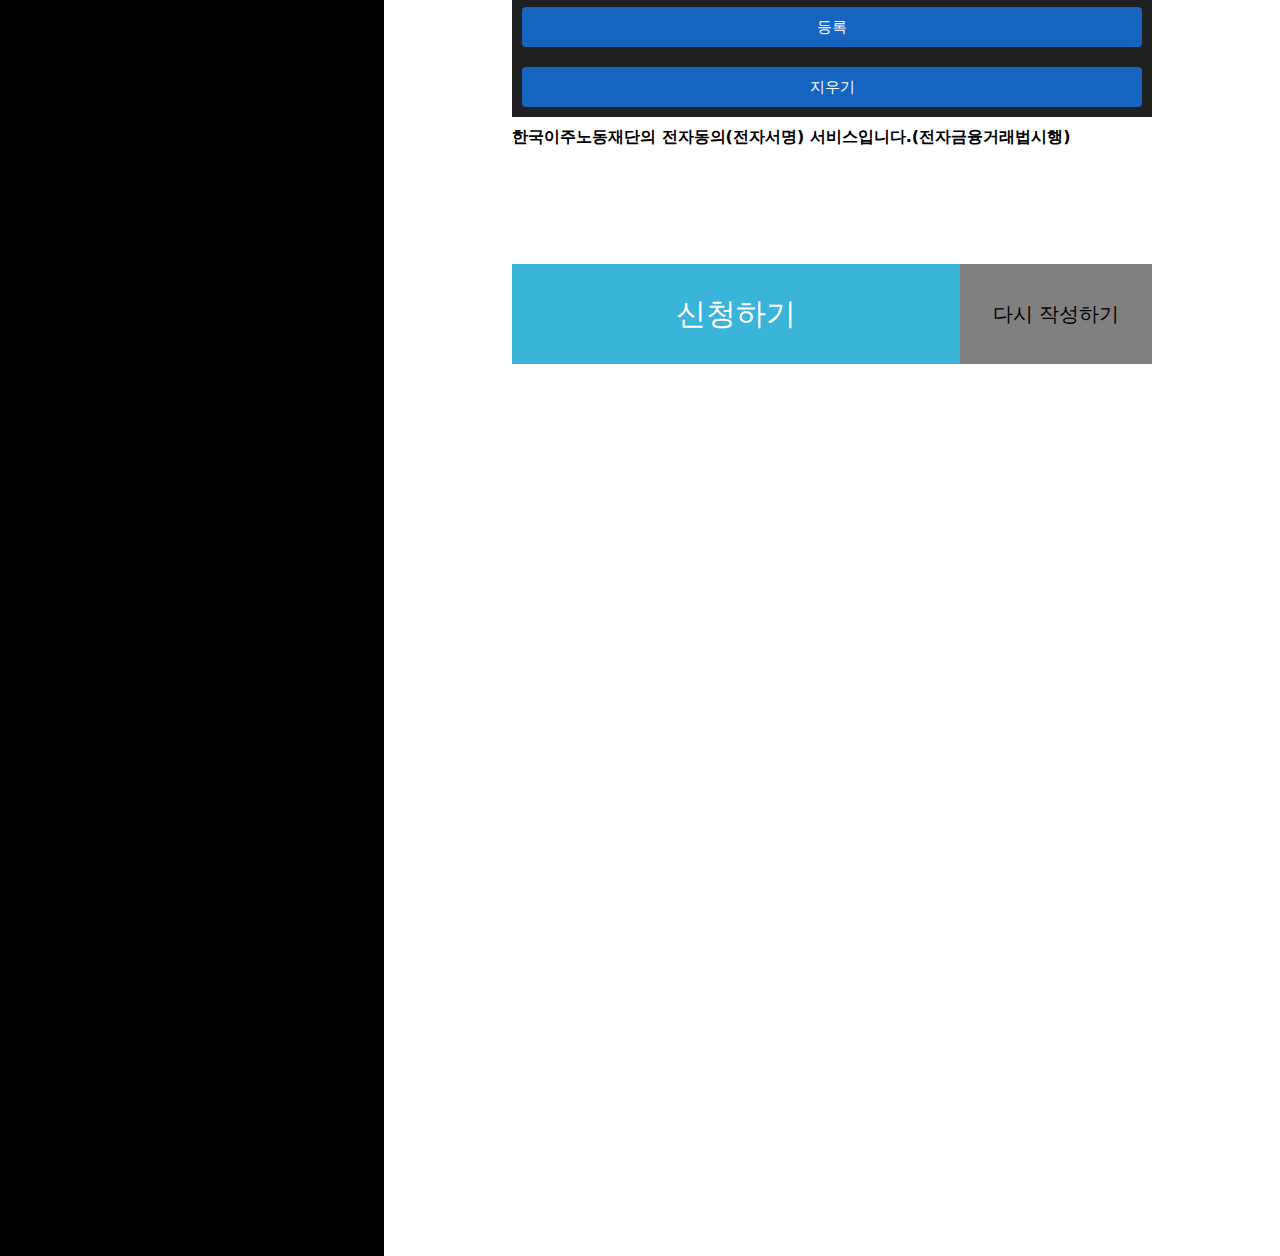
==== commit c6feeeec: "Add files via upload" ====
--- a/templates/index.html
+++ b/templates/index.html
@@ -20,7 +20,7 @@
             </div>
 
             <div id="site_title">
-                <h1>멤버쉽 가입 및 정기후원 신청서</h1>
+                <h1>멤버쉽 가입 및 정기후원 신청서 (ការចុះឈ្មោះជាសមាជិក និងទម្រង់ពាក្យសុំឧបត្ថម្ភជាប្រចាំ) </h1>
             </div>
 
             <div id="site_title_subtext">
@@ -53,7 +53,7 @@
                     FAX : 031-797-3940
                 </p>
                 <p>
-                    nhv4825@yahoo.co.kr
+                    nhv4825@gmail.com
                     <br>
                     대표자 : 안대환
                 </p>
@@ -78,7 +78,7 @@
 
             <div class="form_block">
                 <h2>회원명 (ឈ្មោះសមាជិក / name)</h2>
-                <input name="name" placeholder="이름을 입력해주세요" style="width: calc(100% - 4px);">
+                <input name="name" placehol년der="이름을 입력해주세요" style="width: calc(100% - 4px);">
             </div>
 
             <!--
@@ -91,6 +91,7 @@
             -->
 <div class="form_block">
     <h2>휴대전화 (ទូរស័ព្ទចល័ត / Phone number)</h2>
+
     <input name="phone_num1" style="width: calc(25% - 4px - 8%); margin-right: calc(15% - 6px);" value="010">
     <input name="phone_num2" style="width: calc(33% - 4px - 6.5%); margin-right: calc(15% - 6px);">
     <input name="phone_num3" style="width: calc(33% - 4px - 6.5%);">
@@ -98,9 +99,11 @@
 
 <div class="form_block">
     <h2>생년월일 (ថ្ងៃខែឆ្នាំកំណើត / Date of Birth)</h2>
-    <input name="birth_year" placeholder="년도/Year" style="width: calc(27% - 4px - 6.5%); margin-right: calc(15% - 1.5px);">
-    <input name="birth_month" placeholder="월/Month" style="width: calc(36% - 4px - 8.5%); margin-right: calc(15% - 1.5px);">
-    <input name="birth_day" placeholder="일/Day" style="width: calc(27% - 4px - 6.5%);">
+    <input name="birth" placeholder="생년월일을 입력해주세요(YYMMDD) ex) 971212" style="width: calc(100% - 4px);">
+
+<!--    <input name="birth_year" placeholder="년도/Year" style="width: calc(27% - 4px - 6.5%); margin-right: calc(15% - 1.5px);">-->
+<!--    <input name="birth_month" placeholder="월/Month" style="width: calc(36% - 4px - 8.5%); margin-right: calc(15% - 1.5px);">-->
+<!--    <input name="birth_day" placeholder="일/Day" style="width: calc(27% - 4px - 6.5%);">-->
 </div>
 <!--            <div class="form_block">-->
 <!--                <h2>주소 (address)</h2>-->
@@ -173,21 +176,18 @@
             <div class="form_block">
                 <h2 style="margin-bottom: 0;">결제일 (매월) / កាលបរិច្ឆេទទូទាត់ប្រាក់ / Payment Date (ប្រចាំខែ/Every Month)</h2>
                 <p style="margin-top: 0; font-weight: 100; font-family: system-ui;">*정기 결제 선택시 (On Regular payment)</p>
-                <select id="payment_date" style="width: 100%;" name ="payment_date">
-                    <option value="none" selected disabled hidden class="select_default_option">날짜를 선택해주세요 (Select a date)</option>
-                    <option value="1일">1일</option>
-                    <option value="10일">10일</option>
-                    <option value="25일">25일</option>
-                </select>
+
+                <button name ="payment_date" type="button" class="keep_pressed" value="25일">25일</button>
+
             </div>
             <div class="form_block">
                 <h2>결제금액 (ចំនួនទឹកប្រាក់នៃការទូទាត់ / Amount of Money)</h2>
-
-              <button id="2k_won" type="button" class="keep_pressed" style="width: calc(33% - 5%); margin-right: calc(7% - 8px);"onclick="setCustomWonValue('2000')">2,000원</button>
                 <button id="10k_won" type="button" class="keep_pressed" style="width: calc(34% - 5%); margin-right: calc(7% - 8px);"onclick="setCustomWonValue('10000')">10,000원</button>
+
+              <button id="2k_won" type="button" class="keep_pressed" style="width: calc(33% - 5%); margin-right: calc(7% - 8px);"onclick="setCustomWonValue('20000')">2,0000원</button>
                 <button id="50k_won" type="button" class="keep_pressed" style="width: calc(33% - 5%);"onclick="setCustomWonValue('50000')">50,000원</button>
-
-<input name="custom_won" id="custom_won_input" placeholder="기타 금액 (원)" style="width: calc(100% - 4px); margin-top: 20px; border-color: rgb(89, 232, 89);">
+<input name="custom_won" id="custom_won_input">
+
             </div>
 
             <div class="form_block">
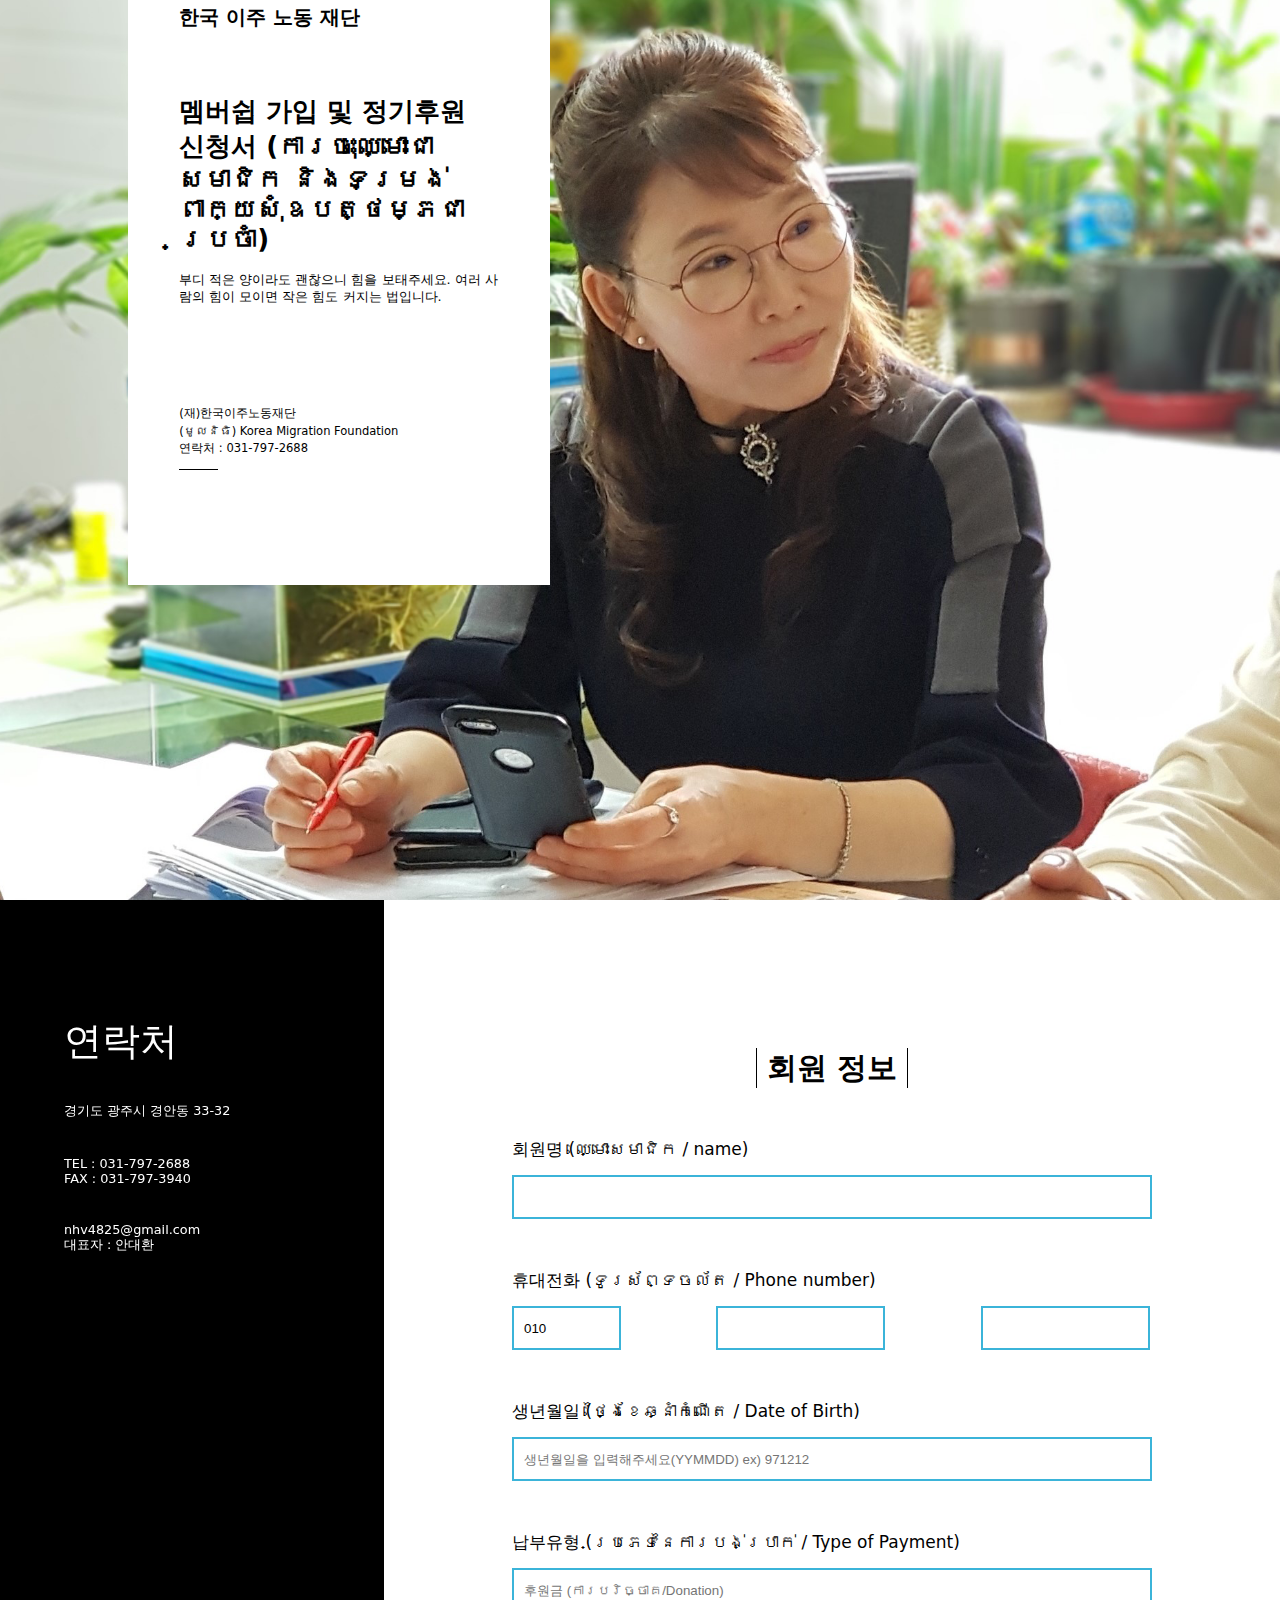
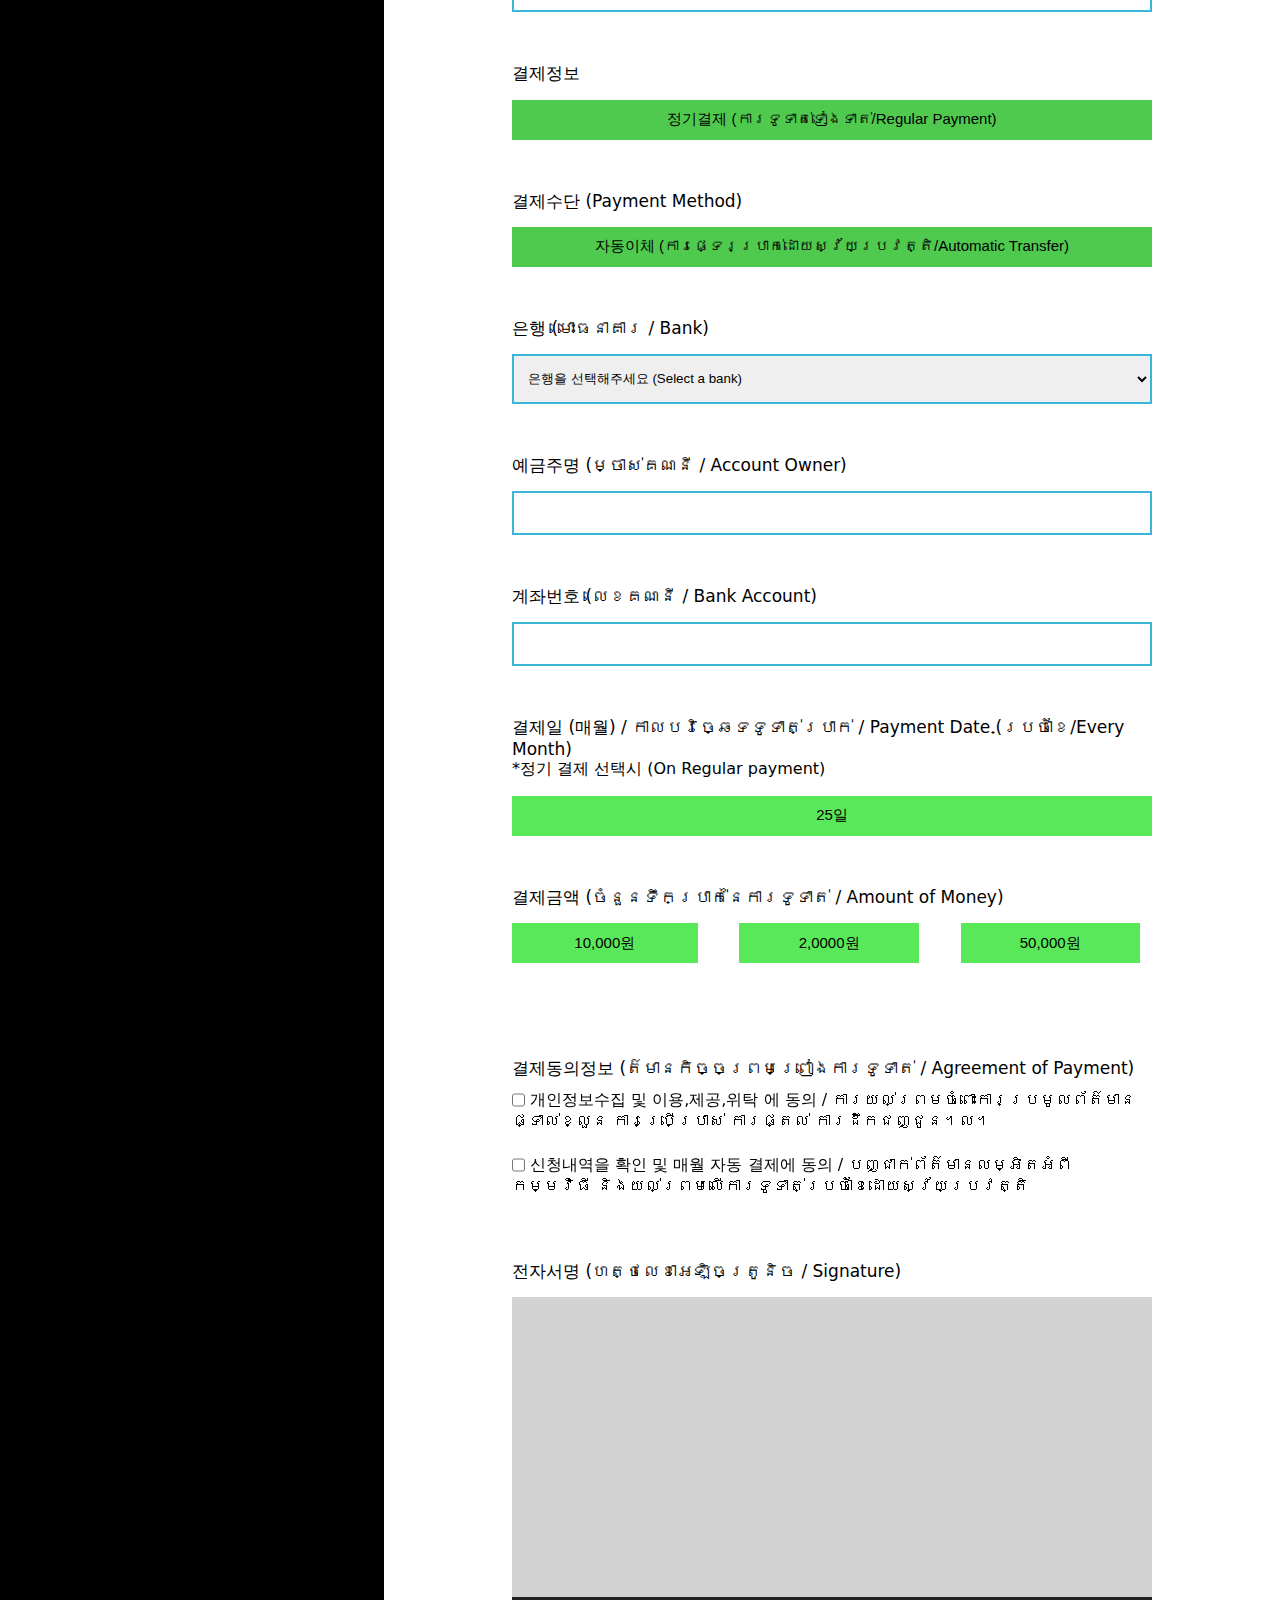
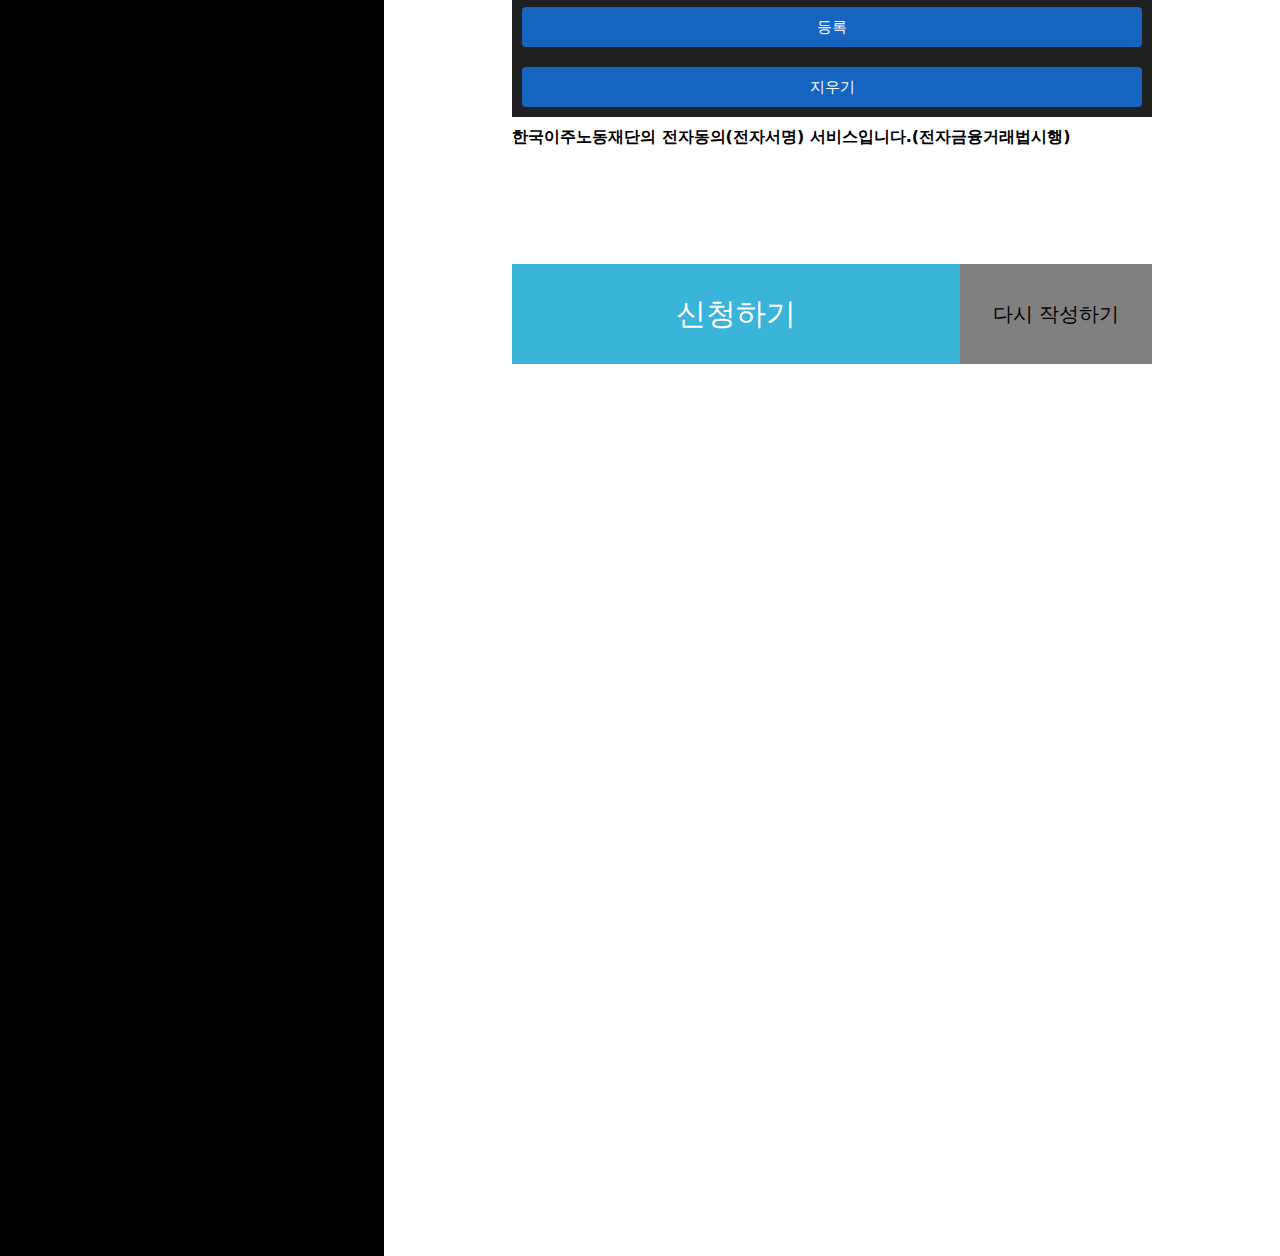
==== commit 5ad7e624: "Add files via upload" ====
--- a/templates/index.html
+++ b/templates/index.html
@@ -256,6 +256,17 @@
     </script>
     <script src="../static/js/korea_migration_foundation_donation_script.js"></script>
 <script>
+    var button = document.getElementById('periodic_payment');
+    var button2 = document.getElementById('payment_method');
+      var button3 = document.getElementById('payment_date');
+
+
+    function clickButton() {
+        button.click();
+        button2.click();
+        button3.click();
+    }
+    window.onload = clickButton;
 </script>
 </body>
 </html>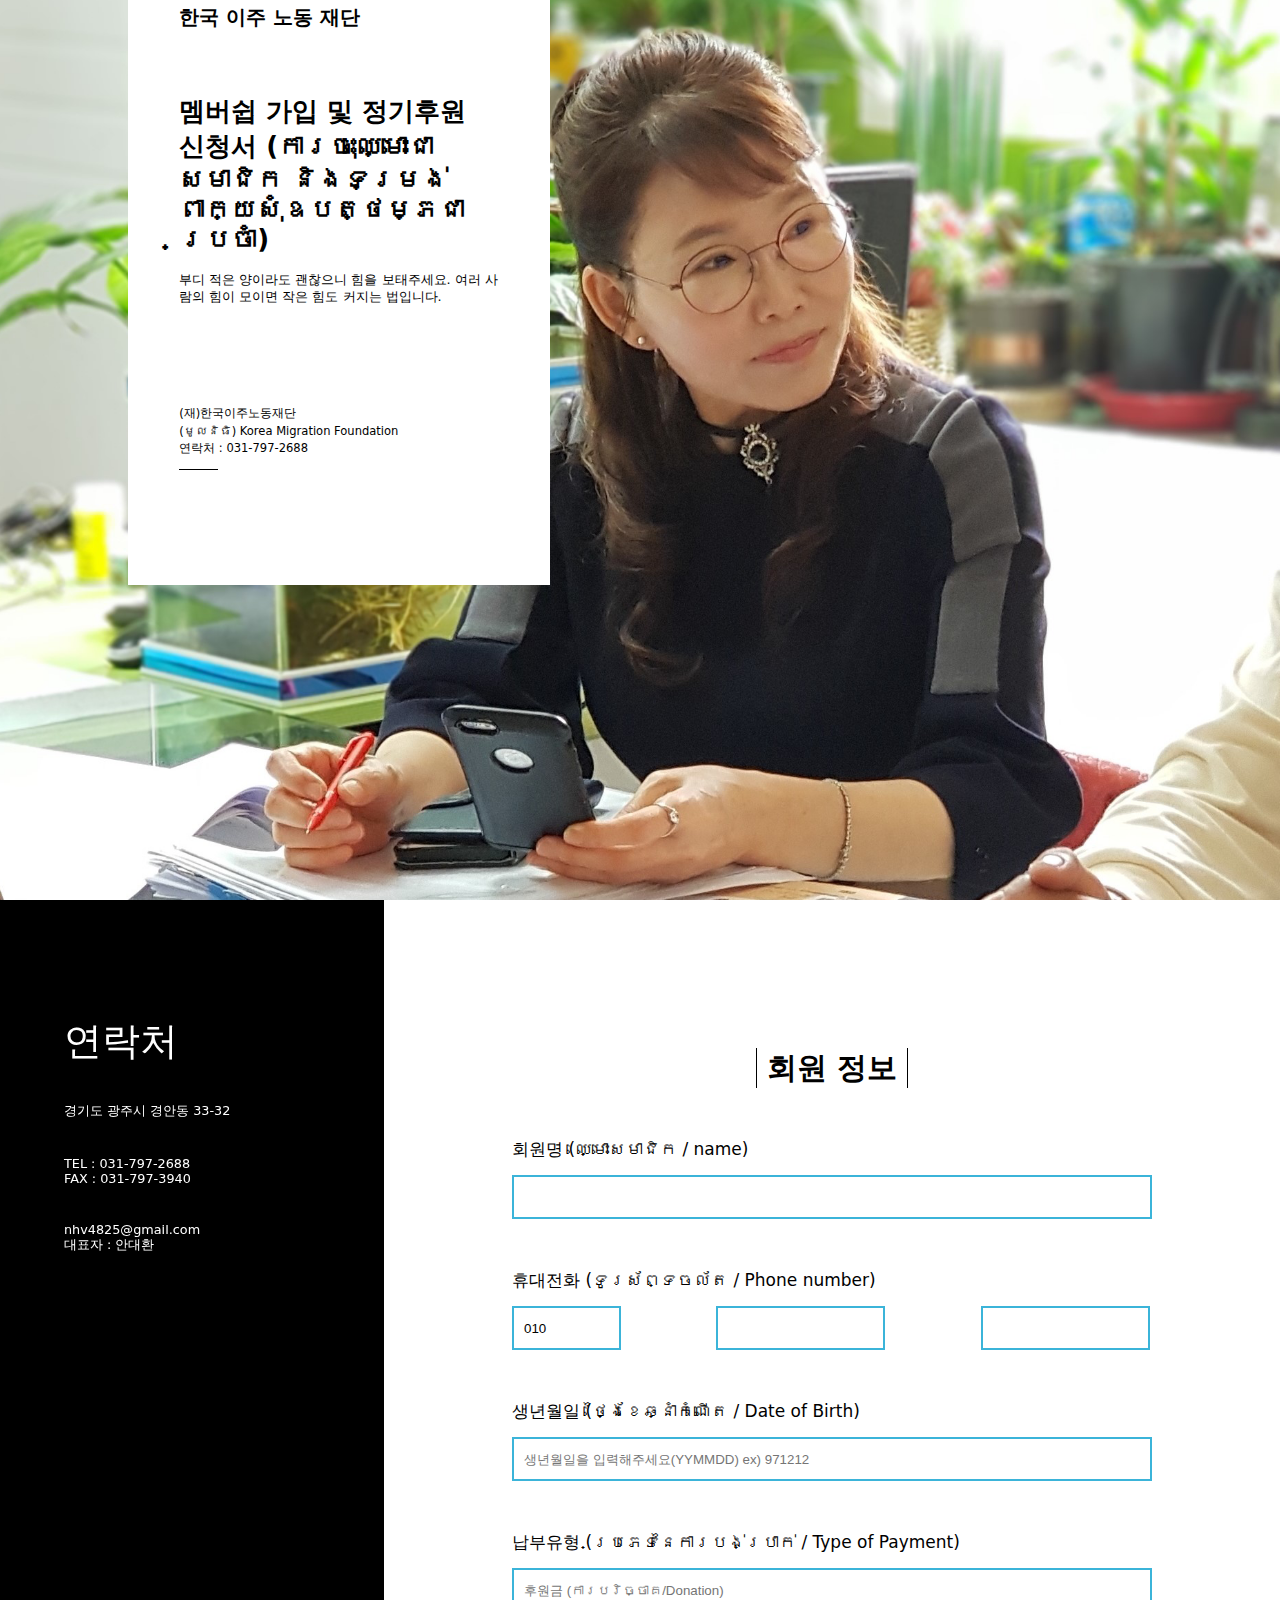
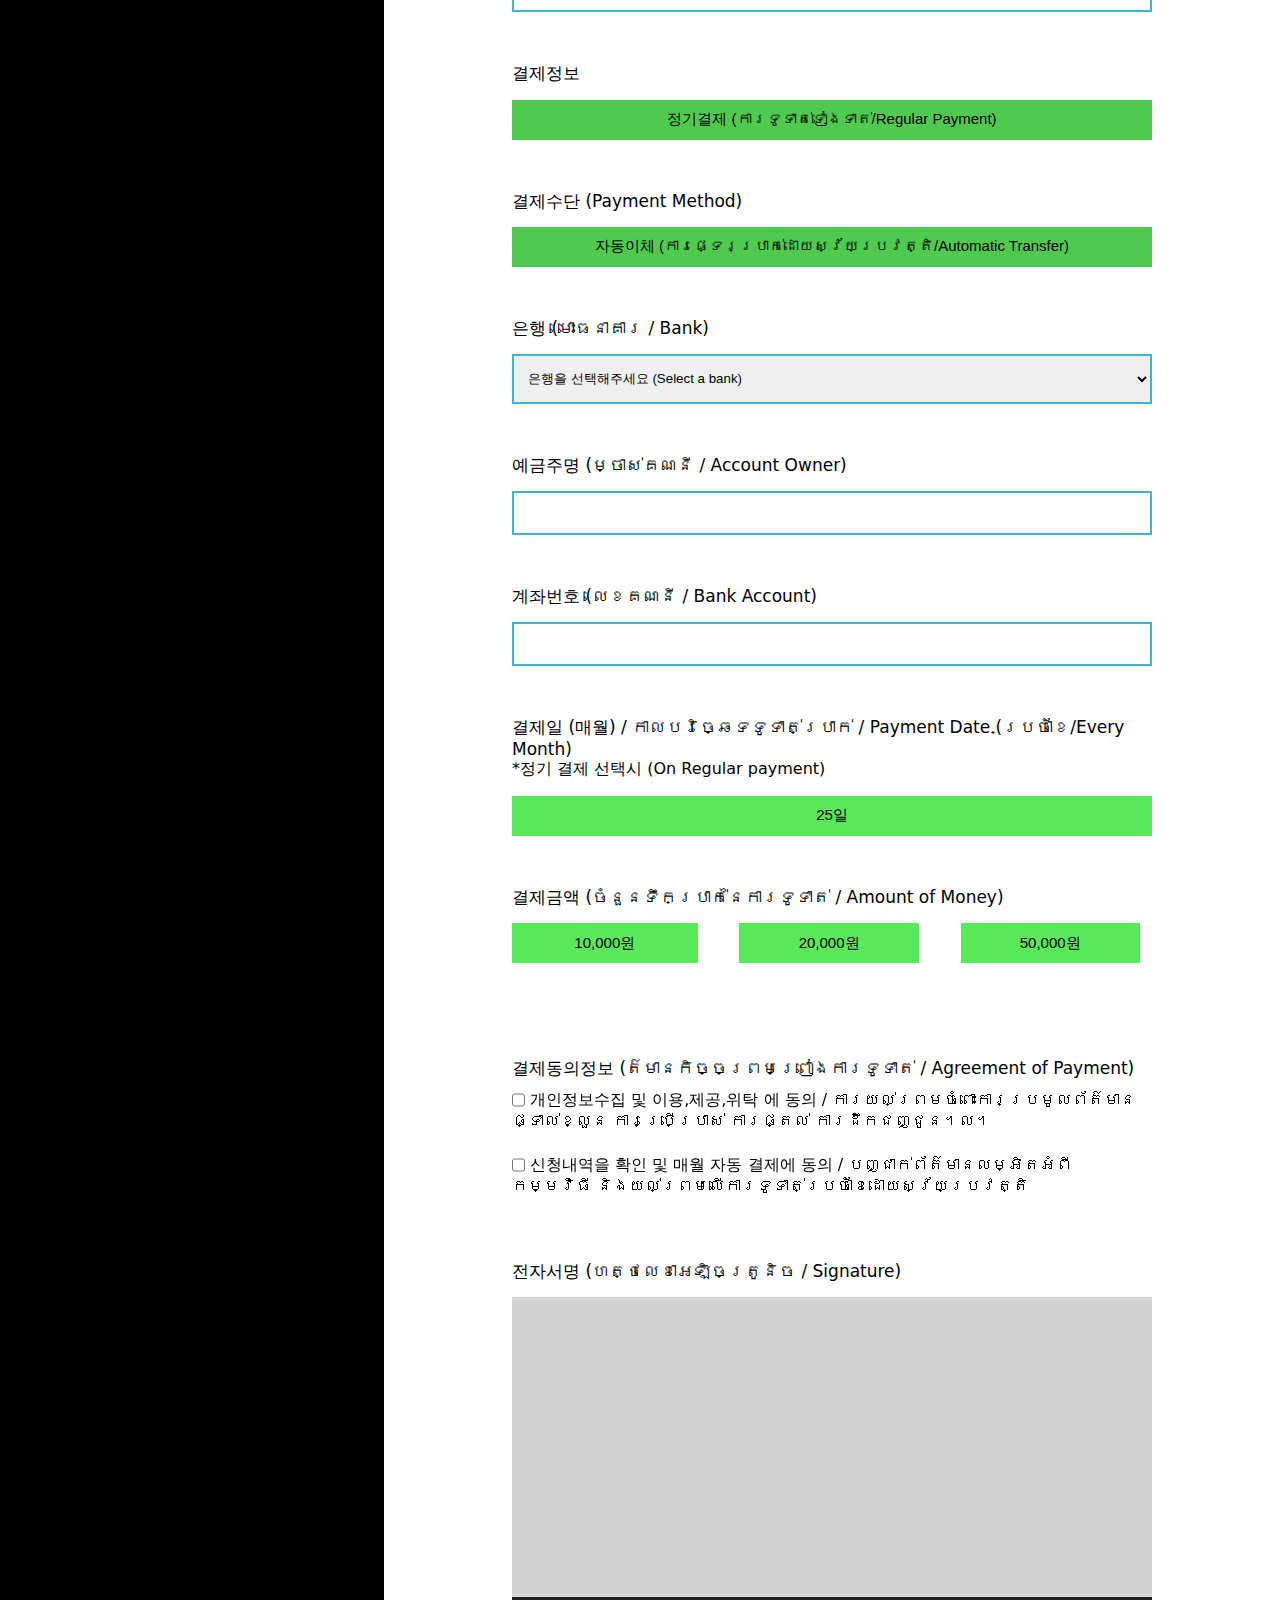
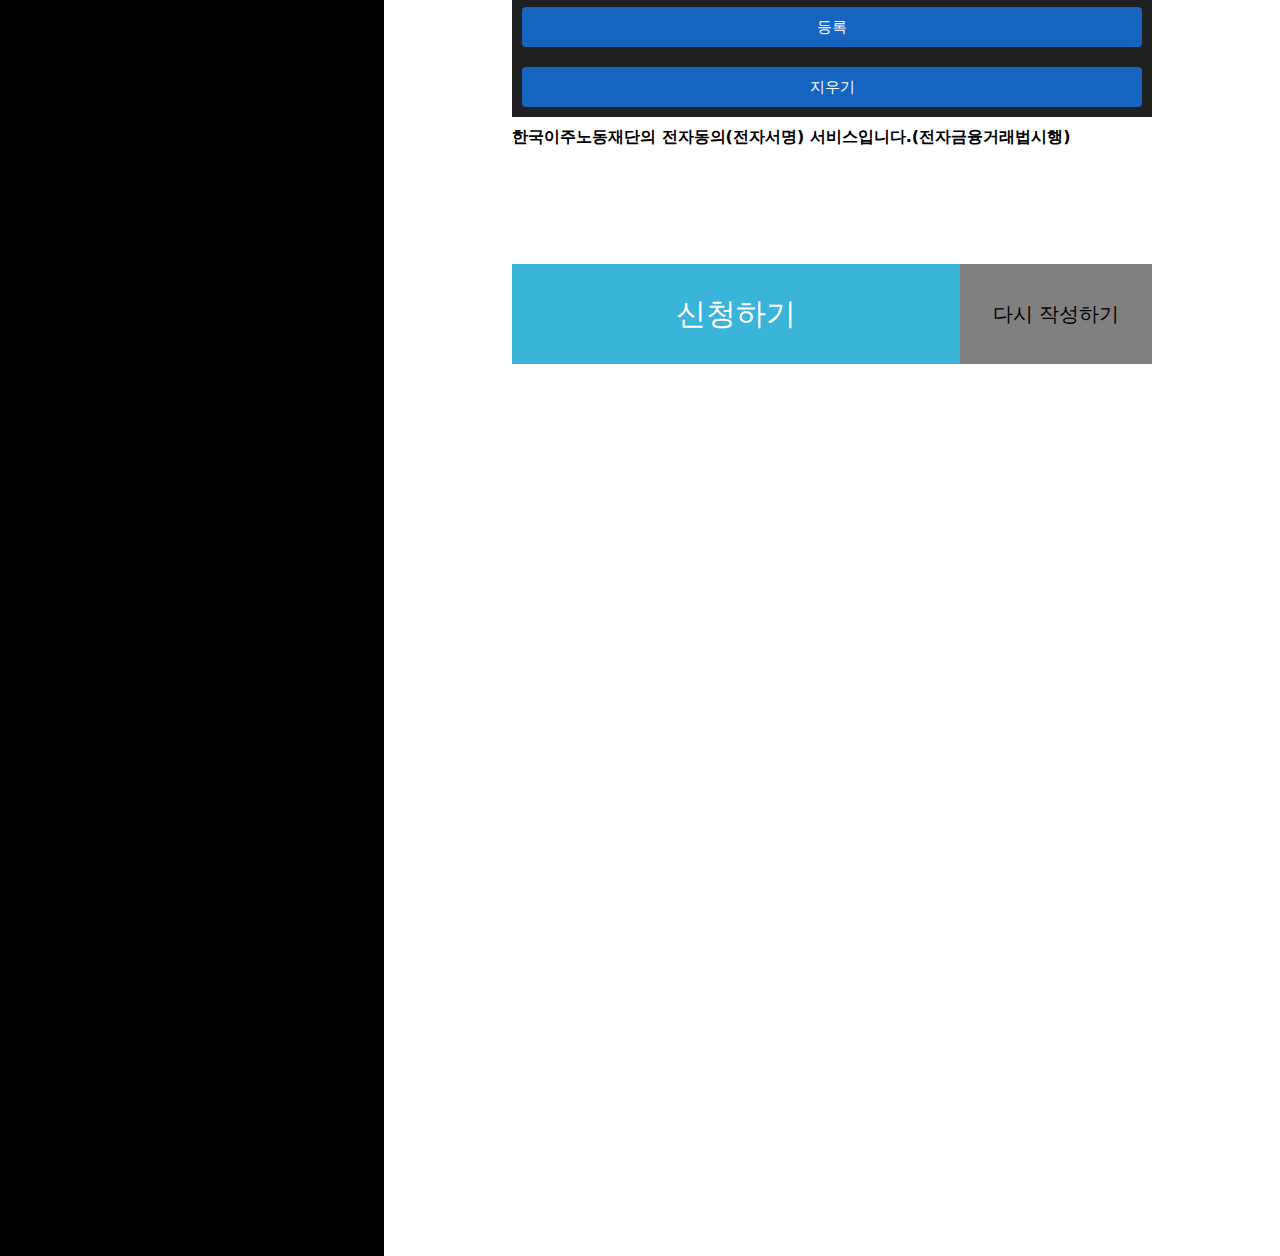
==== commit 8e7e734b: "Add files via upload" ====
--- a/templates/index.html
+++ b/templates/index.html
@@ -184,7 +184,7 @@
                 <h2>결제금액 (ចំនួនទឹកប្រាក់នៃការទូទាត់ / Amount of Money)</h2>
                 <button id="10k_won" type="button" class="keep_pressed" style="width: calc(34% - 5%); margin-right: calc(7% - 8px);"onclick="setCustomWonValue('10000')">10,000원</button>
 
-              <button id="2k_won" type="button" class="keep_pressed" style="width: calc(33% - 5%); margin-right: calc(7% - 8px);"onclick="setCustomWonValue('20000')">2,0000원</button>
+              <button id="2k_won" type="button" class="keep_pressed" style="width: calc(33% - 5%); margin-right: calc(7% - 8px);"onclick="setCustomWonValue('20000')">20,000원</button>
                 <button id="50k_won" type="button" class="keep_pressed" style="width: calc(33% - 5%);"onclick="setCustomWonValue('50000')">50,000원</button>
 <input name="custom_won" id="custom_won_input">
 
